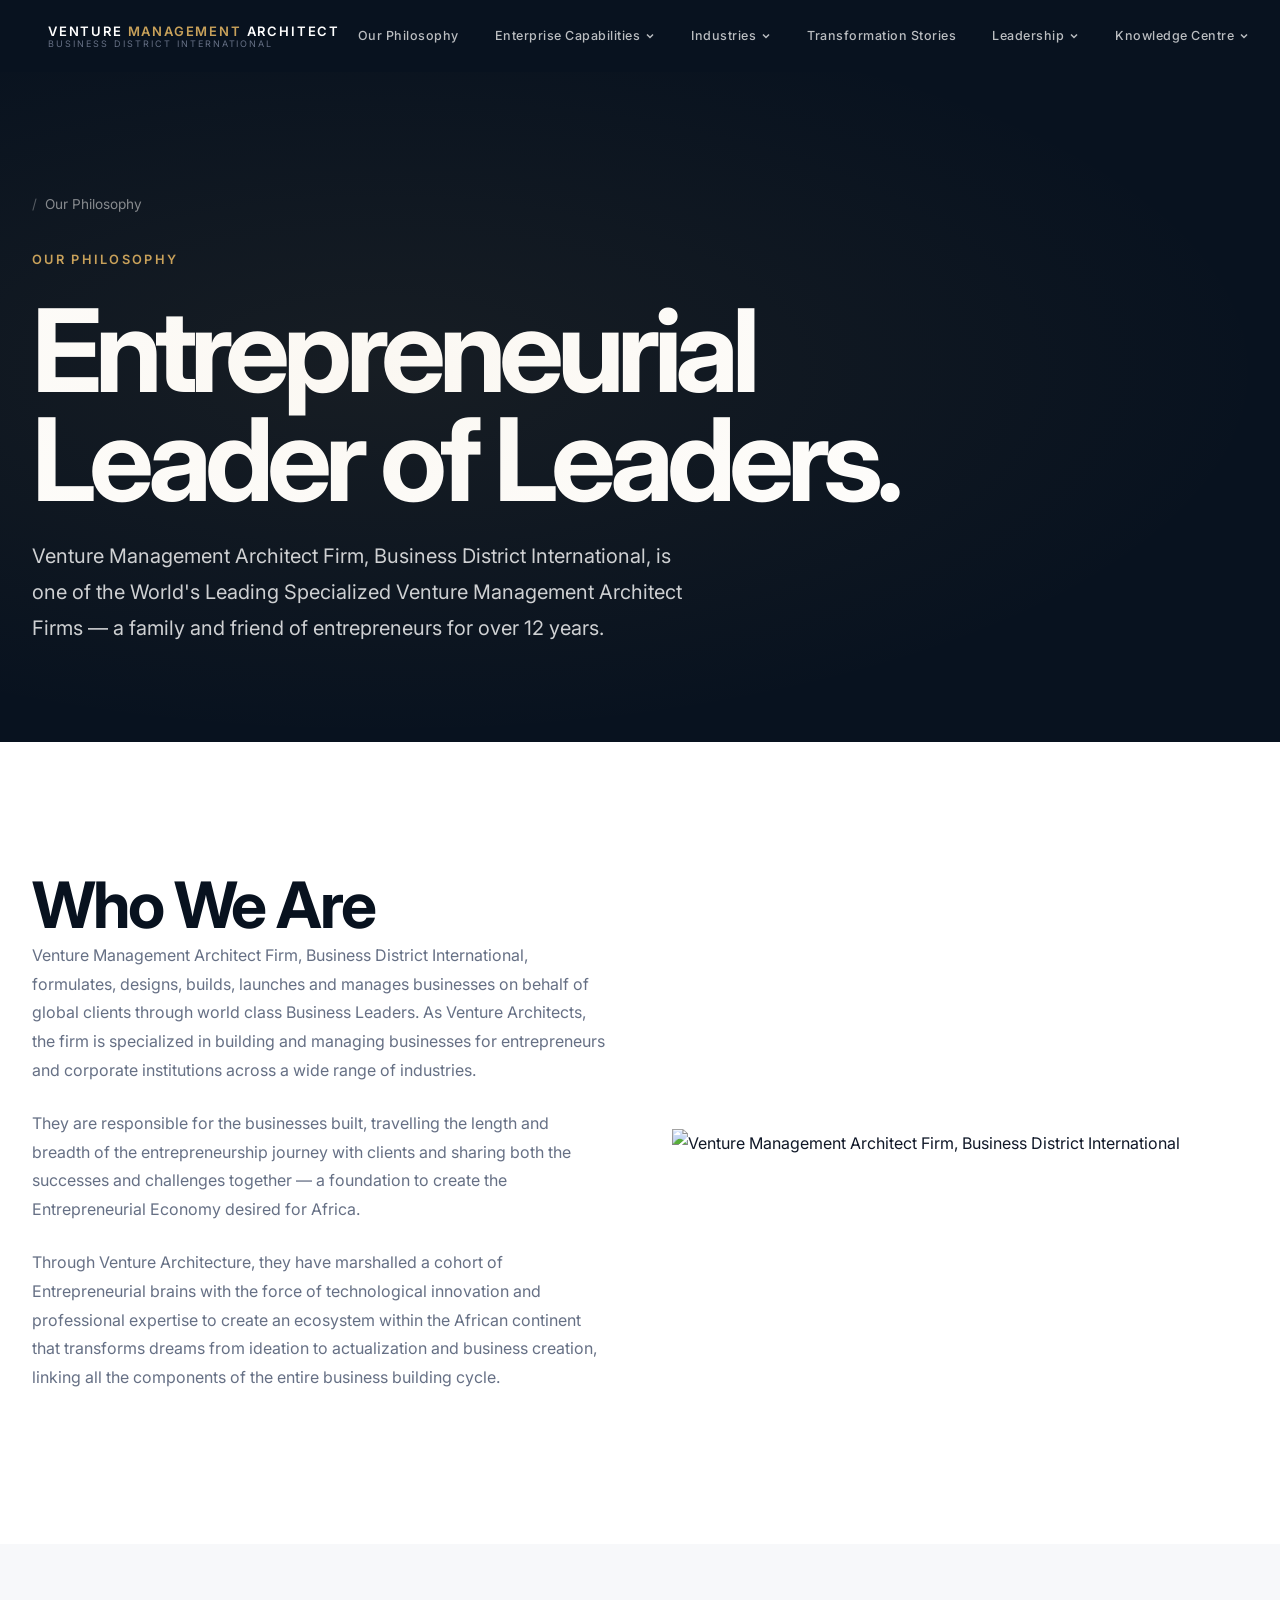
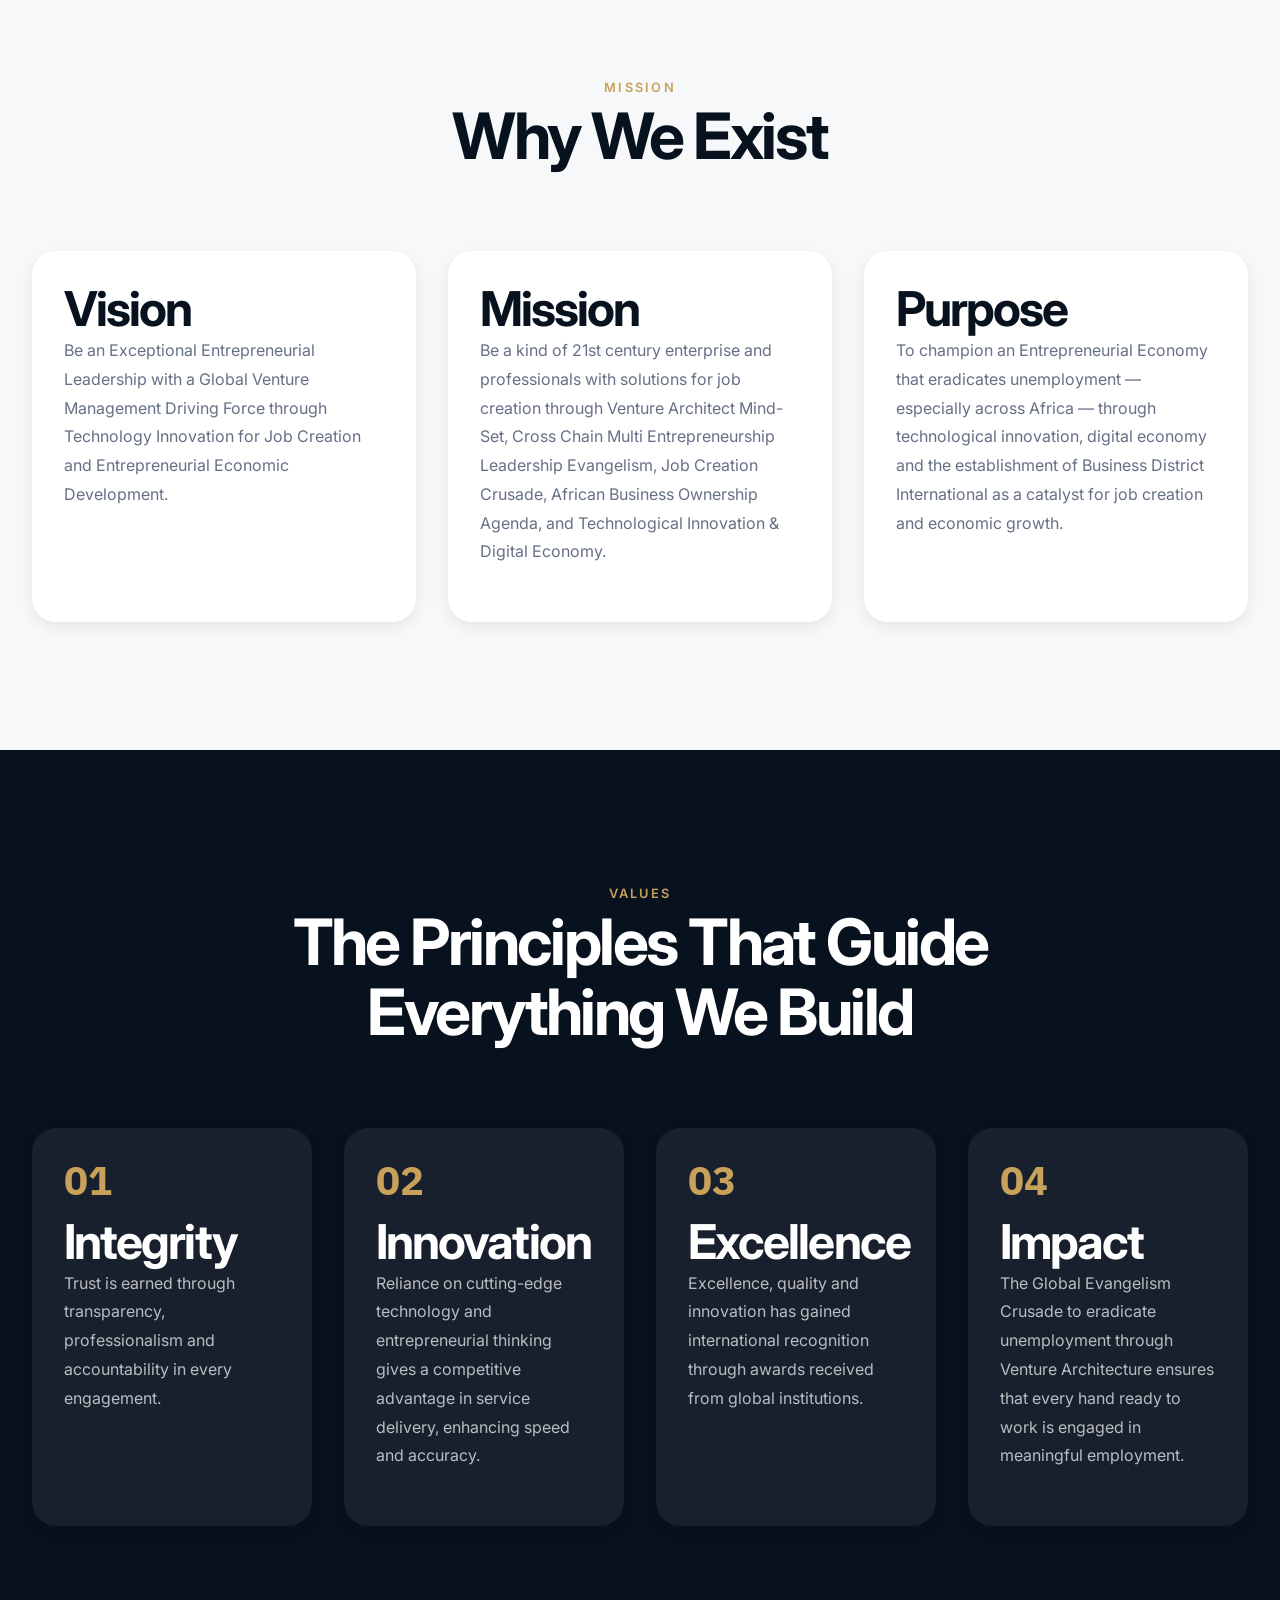
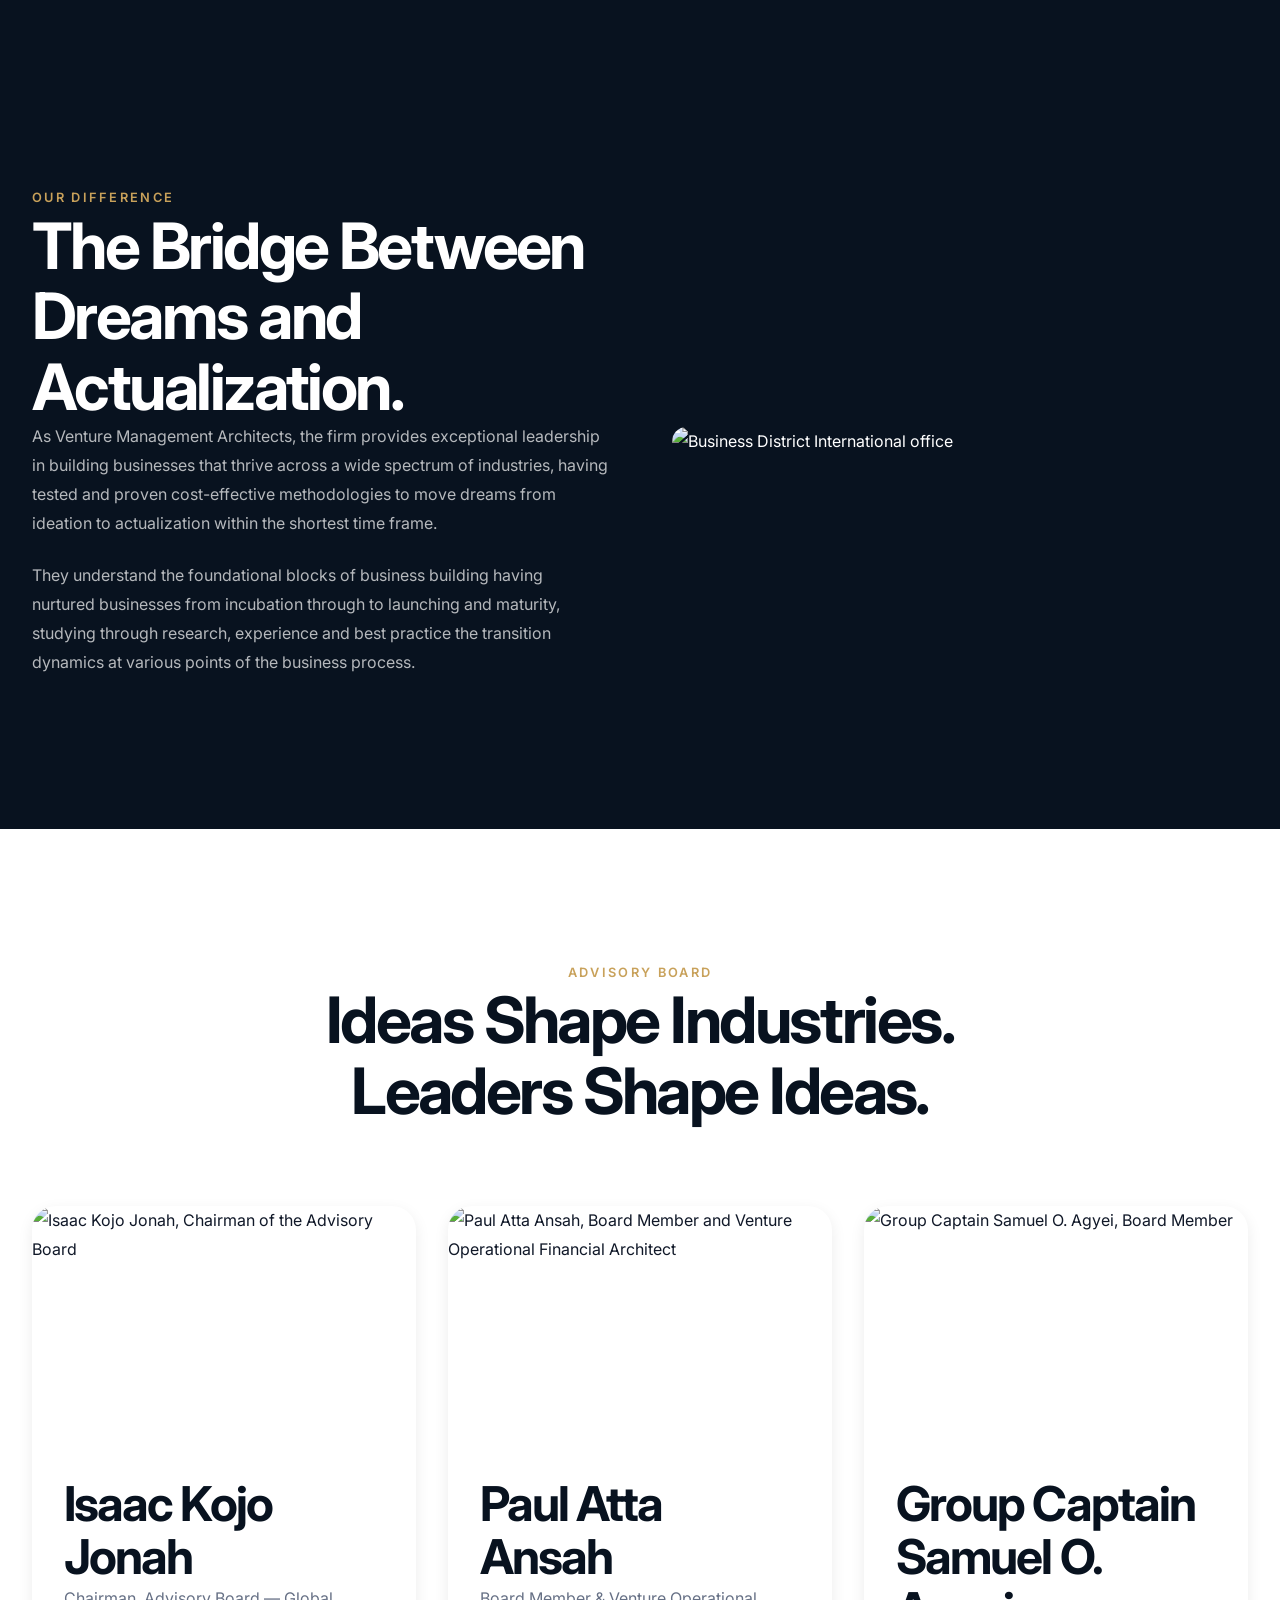
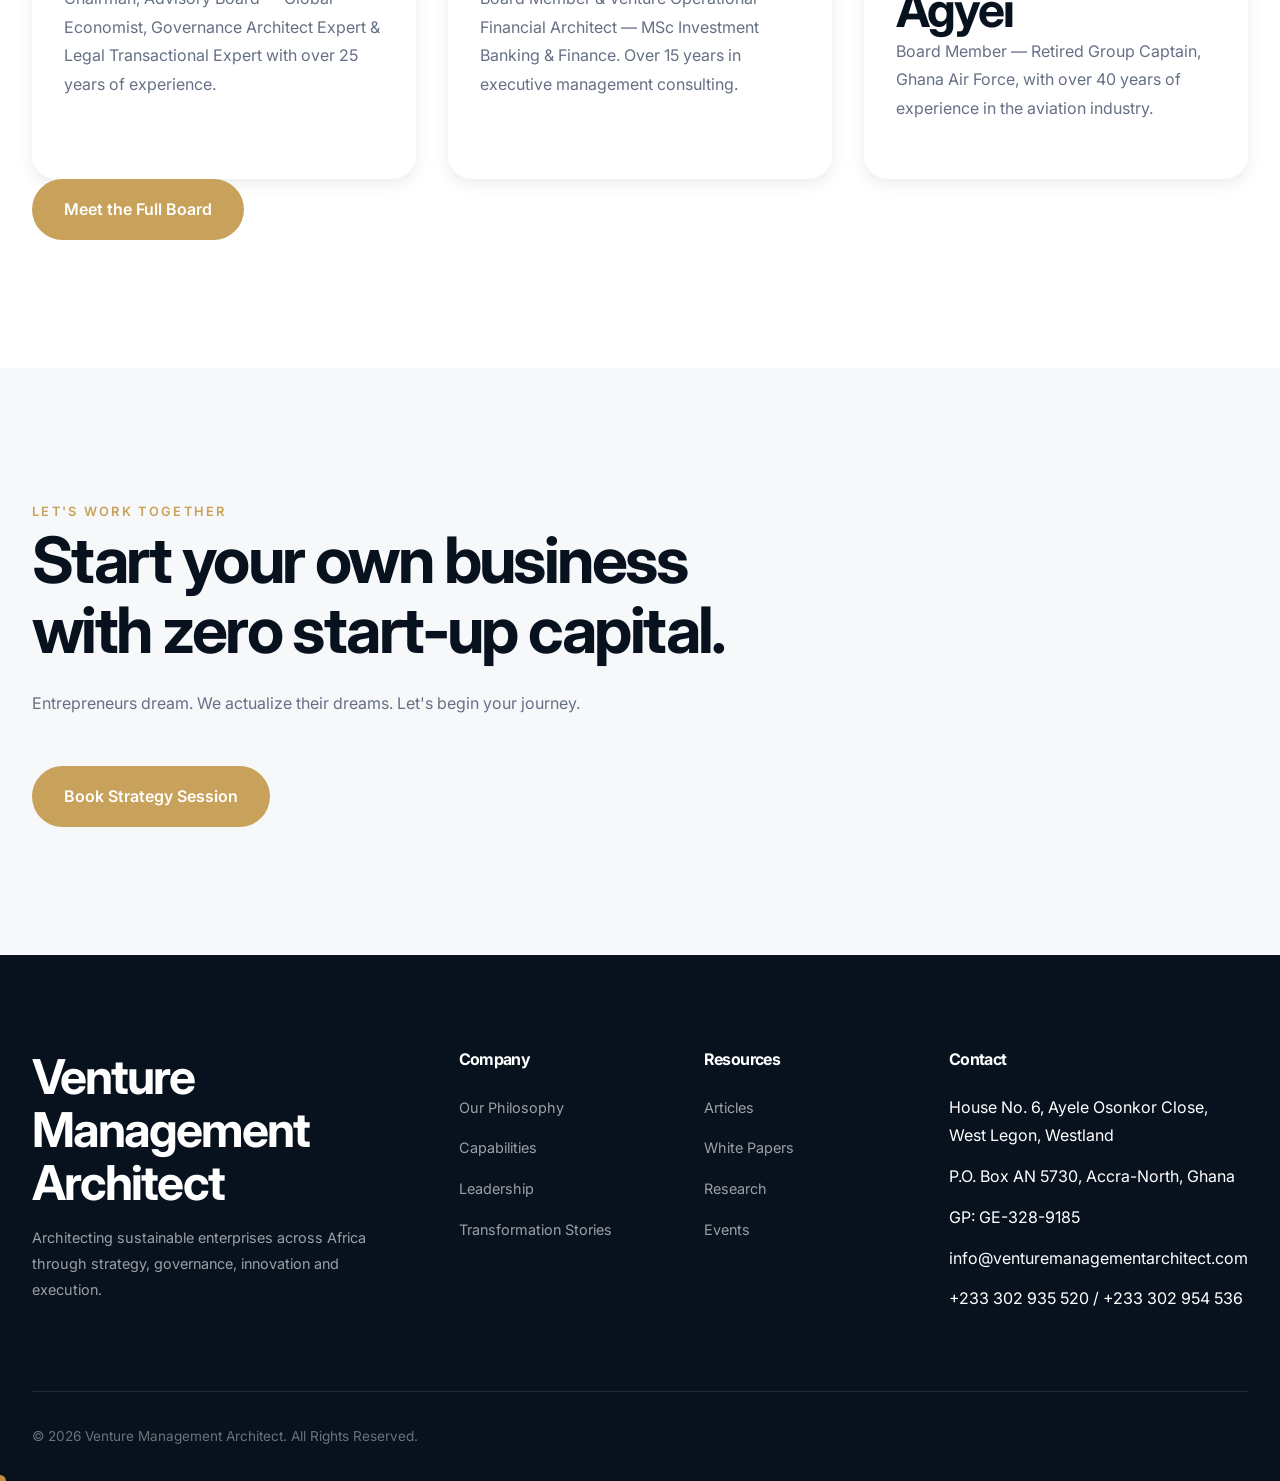
==== about.html @ d951eeec "Add new story page for agribusiness transformation case study" ====
<!DOCTYPE html>
<html lang="en">

<head>

<meta charset="UTF-8">
<meta name="viewport" content="width=device-width, initial-scale=1">

<title>Our Philosophy | Venture Management Architect</title>

<meta name="description" content="Venture Management Architect partners with governments, entrepreneurs, investors and organisations to design, structure and scale enterprises.">

<!-- Open Graph -->
<meta property="og:title" content="Our Philosophy | Venture Management Architect">
<meta property="og:description" content="Building businesses that outlive their founders through enterprise architecture.">
<meta property="og:type" content="website">
<meta property="og:url" content="https://venturemanagementarchitect.com/about.html">
<meta name="twitter:card" content="summary_large_image">

<!-- Canonical -->
<link rel="canonical" href="https://venturemanagementarchitect.com/about.html">

<!-- JSON-LD Structured Data -->
<script type="application/ld+json">
{
  "@context": "https://schema.org",
  "@type": "Organization",
  "name": "Venture Management Architect",
  "url": "https://venturemanagementarchitect.com",
  "description": "Enterprise Venture Architecture firm designing, building and scaling businesses across Africa and beyond.",
  "email": "info@venturemanagementarchitect.com",
  "address": {
    "@type": "PostalAddress",
    "addressLocality": "Accra",
    "addressCountry": "GH"
  }
}
</script>

<!-- Favicon -->
<link rel="icon" type="image/svg+xml" href="assets/images/favicon.svg">

<!-- Fonts -->
<link rel="preconnect" href="https://fonts.googleapis.com">
<link rel="preconnect" href="https://fonts.gstatic.com" crossorigin>
<link href="https://fonts.googleapis.com/css2?family=Inter:wght@300;400;500;600;700&family=IBM+Plex+Sans:wght@400;500;600;700&display=swap" rel="stylesheet">

<link rel="stylesheet" href="assets/css/main.css">

<!-- ─── NEW NAV STYLES ──────────────────────────────────────────── -->
<style>
  :root{--nav-navy:#08121F;--nav-navy-mid:#0F1722;--nav-gold:#C8A15A;--nav-gold-muted:#9E7D42;--nav-gold-dim:rgba(200,161,90,0.12);--nav-border:rgba(200,161,90,0.18);--nav-border-dark:rgba(255,255,255,0.07);--nav-muted:#667085;--nav-h:72px;--nav-ease:cubic-bezier(0.4,0,0.2,1);--nav-ease-out:cubic-bezier(0,0,0.2,1)}
  .nav{position:fixed;top:0;left:0;right:0;z-index:1000;height:var(--nav-h);background:var(--nav-navy);display:flex;align-items:center;transition:border-bottom .3s var(--nav-ease),box-shadow .3s var(--nav-ease)}
  .nav.is-scrolled{border-bottom:1px solid var(--nav-border);box-shadow:0 4px 32px rgba(0,0,0,.35)}
  .nav__inner{width:100%;max-width:1440px;margin:0 auto;padding:0 48px;display:flex;align-items:center}
  .nav__logo{flex-shrink:0;display:flex;flex-direction:column;gap:1px;margin-right:auto;text-decoration:none}
  .nav__logo-wordmark{font-size:13px;font-weight:600;letter-spacing:.14em;text-transform:uppercase;color:#fff;line-height:1}
  .nav__logo-wordmark span{color:var(--nav-gold)}
  .nav__logo-sub{font-size:9px;font-weight:400;letter-spacing:.22em;text-transform:uppercase;color:var(--nav-muted);line-height:1}
  .nav__links{display:flex;align-items:center;list-style:none;margin:0;padding:0}
  .nav__item{position:relative}
  .nav__link,.nav__trigger{display:flex;align-items:center;gap:5px;padding:0 18px;height:var(--nav-h);font-size:12.5px;font-weight:500;letter-spacing:.04em;color:rgba(255,255,255,.72);text-decoration:none;white-space:nowrap;background:none;border:none;cursor:pointer;font-family:'Inter',-apple-system,sans-serif;transition:color .2s var(--nav-ease)}
  .nav__link:hover,.nav__trigger:hover,.nav__item.is-open>.nav__trigger{color:var(--nav-gold)}
  .nav__chevron{width:10px;height:10px;display:block;flex-shrink:0;transition:transform .25s var(--nav-ease)}
  .nav__item.is-open>.nav__trigger .nav__chevron{transform:rotate(180deg)}
  .nav__cta{margin-left:24px;flex-shrink:0;display:inline-flex;align-items:center;padding:10px 24px;font-size:12px;font-weight:600;letter-spacing:.08em;text-transform:uppercase;color:var(--nav-navy);background:var(--nav-gold);border:1px solid var(--nav-gold);text-decoration:none;transition:background .2s var(--nav-ease),color .2s var(--nav-ease)}
  .nav__cta:hover{background:transparent;color:var(--nav-gold)}
  .nav__dropdown{position:absolute;top:calc(var(--nav-h) - 1px);left:0;min-width:220px;background:var(--nav-navy-mid);border:1px solid var(--nav-border-dark);border-top:2px solid var(--nav-gold);padding:8px 0;list-style:none;margin:0;opacity:0;pointer-events:none;transform:translateY(8px);transition:opacity .22s var(--nav-ease-out),transform .22s var(--nav-ease-out)}
  .nav__item.is-open>.nav__dropdown{opacity:1;pointer-events:auto;transform:translateY(0)}
  .nav__dropdown-link{display:flex;align-items:center;padding:10px 20px;font-size:12.5px;font-weight:400;color:rgba(255,255,255,.68);text-decoration:none;gap:10px;transition:color .15s,background .15s}
  .nav__dropdown-link:hover{color:var(--nav-gold);background:var(--nav-gold-dim)}
  .nav__dropdown-dot{width:3px;height:3px;border-radius:50%;background:var(--nav-gold-muted);flex-shrink:0}
  .nav__mega{position:fixed;top:var(--nav-h);left:0;right:0;background:var(--nav-navy-mid);border-top:1px solid var(--nav-border);border-bottom:1px solid var(--nav-border-dark);box-shadow:0 24px 64px rgba(0,0,0,.45);z-index:999;opacity:0;pointer-events:none;transform:translateY(-6px);transition:opacity .25s var(--nav-ease-out),transform .25s var(--nav-ease-out)}
  .nav__item.is-open>.nav__mega{opacity:1;pointer-events:auto;transform:translateY(0)}
  .nav__mega-inner{max-width:1440px;margin:0 auto;padding:48px 48px 56px;display:grid;grid-template-columns:220px 1fr;gap:0 64px}
  .nav__mega-label{padding-top:4px}
  .nav__mega-eyebrow{font-size:9px;font-weight:600;letter-spacing:.22em;text-transform:uppercase;color:var(--nav-gold);margin-bottom:12px}
  .nav__mega-heading{font-size:22px;font-weight:300;line-height:1.3;letter-spacing:-.01em;color:#fff;margin-bottom:16px}
  .nav__mega-desc{font-size:12px;line-height:1.75;color:rgba(255,255,255,.45);margin-bottom:28px}
  .nav__mega-all{display:inline-flex;align-items:center;gap:7px;font-size:11.5px;font-weight:600;letter-spacing:.07em;text-transform:uppercase;color:var(--nav-gold);text-decoration:none;transition:gap .2s var(--nav-ease)}
  .nav__mega-all:hover{gap:11px}
  .nav__mega-all svg{width:12px;height:12px}
  .nav__mega-grid{display:grid;gap:0 32px;align-content:start}
  .nav__mega-grid--caps{grid-template-columns:repeat(2,1fr)}
  .nav__mega-grid--ind{grid-template-columns:repeat(3,1fr)}
  .nav__mega-pillar{padding:24px 0;border-top:1px solid var(--nav-border-dark)}
  .nav__mega-pillar-title{font-size:9px;font-weight:600;letter-spacing:.18em;text-transform:uppercase;color:var(--nav-gold-muted);margin-bottom:12px}
  .nav__mega-pillar-items{display:flex;flex-direction:column;gap:2px;list-style:none;margin:0;padding:0}
  .nav__mega-item{display:flex;align-items:flex-start;gap:10px;padding:7px 10px 7px 0;text-decoration:none}
  .nav__mega-item:hover .nav__mega-item-name{color:var(--nav-gold)}
  .nav__mega-item-icon{width:30px;height:30px;background:var(--nav-gold-dim);border:1px solid var(--nav-border);display:flex;align-items:center;justify-content:center;flex-shrink:0;margin-top:1px}
  .nav__mega-item-icon svg{width:14px;height:14px;stroke:var(--nav-gold);fill:none;stroke-width:1.5;stroke-linecap:round;stroke-linejoin:round}
  .nav__mega-item-name{font-size:12.5px;font-weight:500;color:rgba(255,255,255,.82);line-height:1.3;transition:color .15s;display:block}
  .nav__mega-item-hint{font-size:11px;color:rgba(255,255,255,.35);line-height:1.4;margin-top:2px;display:block}
  .nav__mega-ind-item{display:flex;align-items:center;gap:8px;padding:6px 0;font-size:12px;color:rgba(255,255,255,.6);text-decoration:none;transition:color .15s}
  .nav__mega-ind-item:hover{color:var(--nav-gold)}
  .nav__mega-ind-item::before{content:'';display:block;width:16px;height:1px;background:var(--nav-gold-muted);flex-shrink:0;transition:width .2s var(--nav-ease)}
  .nav__mega-ind-item:hover::before{width:22px}
  .nav__hamburger{display:none;flex-direction:column;justify-content:center;gap:5px;width:36px;height:36px;margin-left:16px;background:none;border:none;cursor:pointer}
  .nav__hamburger-bar{display:block;width:22px;height:1.5px;background:#fff;transition:transform .25s var(--nav-ease),opacity .25s}
  .nav__hamburger.is-open .nav__hamburger-bar:nth-child(1){transform:translateY(6.5px) rotate(45deg)}
  .nav__hamburger.is-open .nav__hamburger-bar:nth-child(2){opacity:0}
  .nav__hamburger.is-open .nav__hamburger-bar:nth-child(3){transform:translateY(-6.5px) rotate(-45deg)}
  .nav__mobile{display:none;position:fixed;inset:var(--nav-h) 0 0 0;background:var(--nav-navy);z-index:998;overflow-y:auto;padding:24px 24px 48px;transform:translateX(100%);transition:transform .32s var(--nav-ease)}
  .nav__mobile.is-open{transform:translateX(0)}
  .nav__mobile-link{display:block;padding:14px 0;font-size:14px;font-weight:500;color:rgba(255,255,255,.75);border-bottom:1px solid var(--nav-border-dark);letter-spacing:.02em;text-decoration:none}
  .nav__mobile-link:hover{color:var(--nav-gold)}
  .nav__mobile-group{border-bottom:1px solid var(--nav-border-dark)}
  .nav__mobile-toggle{display:flex;align-items:center;justify-content:space-between;width:100%;padding:14px 0;font-size:14px;font-weight:500;color:rgba(255,255,255,.75);letter-spacing:.02em;background:none;border:none;cursor:pointer;font-family:'Inter',-apple-system,sans-serif}
  .nav__mobile-toggle svg{width:14px;height:14px;stroke:var(--nav-muted);flex-shrink:0;transition:transform .2s}
  .nav__mobile-group.is-open .nav__mobile-toggle svg{transform:rotate(180deg)}
  .nav__mobile-sub{overflow:hidden;max-height:0;transition:max-height .3s var(--nav-ease-out)}
  .nav__mobile-group.is-open .nav__mobile-sub{max-height:600px}
  .nav__mobile-sub-section{padding:10px 0 10px 12px;border-left:1px solid var(--nav-border);margin:4px 0 12px}
  .nav__mobile-sub-title{font-size:9px;font-weight:600;letter-spacing:.18em;text-transform:uppercase;color:var(--nav-gold-muted);margin-bottom:8px}
  .nav__mobile-sub-link{display:block;padding:5px 0;font-size:12.5px;color:rgba(255,255,255,.55);text-decoration:none;transition:color .15s}
  .nav__mobile-sub-link:hover{color:var(--nav-gold)}
  .nav__mobile-cta{display:block;margin-top:28px;padding:14px 24px;text-align:center;font-size:12px;font-weight:600;letter-spacing:.08em;text-transform:uppercase;background:var(--nav-gold);color:var(--nav-navy);text-decoration:none}
  @media(max-width:1100px){.nav__links,.nav__cta{display:none}.nav__hamburger,.nav__mobile{display:flex}.nav__mobile{display:block}.nav__inner{padding:0 24px}}
  @media(max-width:768px){.nav__mega-inner{grid-template-columns:1fr}}
</style>
</head>

<body>

<!-- ═══ NEW NAVIGATION ═══════════════════════════════════════════ -->
<nav class="nav" id="nav" role="navigation" aria-label="Main navigation">
  <div class="nav__inner">
    <a href="index.html" class="nav__logo" aria-label="Venture Management Architect — Home">
      <span class="nav__logo-wordmark">Venture <span>Management</span> Architect</span>
      <span class="nav__logo-sub">Business District International</span>
    </a>
    <ul class="nav__links" role="list">
      
      <li class="nav__item"><a href="about.html" class="nav__link">Our Philosophy</a></li>
      <li class="nav__item" data-menu="capabilities">
        <button class="nav__trigger" aria-haspopup="true" aria-expanded="false" aria-controls="mega-capabilities">Enterprise Capabilities<svg class="nav__chevron" viewBox="0 0 10 10" fill="none" stroke="currentColor" stroke-width="1.5" aria-hidden="true"><path d="M2 3.5L5 6.5L8 3.5"/></svg></button>
        <div class="nav__mega" id="mega-capabilities" role="region" aria-label="Enterprise Capabilities menu">
          <div class="nav__mega-inner">
            <div class="nav__mega-label">
              <p class="nav__mega-eyebrow">What We Build</p>
              <h2 class="nav__mega-heading">Enterprise<br>Capabilities</h2>
              <p class="nav__mega-desc">From venture incubation to sovereign debt architecture — we design, build, and manage the full enterprise spectrum.</p>
              <a href="capabilities.html" class="nav__mega-all">All capabilities <svg viewBox="0 0 12 12" fill="none" stroke="currentColor" stroke-width="1.5" aria-hidden="true"><path d="M2 6h8M7 3l3 3-3 3"/></svg></a>
            </div>
            <div class="nav__mega-grid nav__mega-grid--caps">
              <div class="nav__mega-pillar">
                <p class="nav__mega-pillar-title">Venture Architecture</p>
                <ul class="nav__mega-pillar-items" role="list">
                  <li><a href="capabilities.html#entrepreneurship" class="nav__mega-item"><span class="nav__mega-item-icon" aria-hidden="true"><svg viewBox="0 0 16 16"><circle cx="8" cy="8" r="5"/><path d="M8 5v3l2 2"/></svg></span><span class="nav__mega-item-body"><span class="nav__mega-item-name">Entrepreneurship</span><span class="nav__mega-item-hint">Zero-capital business launch</span></span></a></li>
                  <li><a href="capabilities.html#incubation" class="nav__mega-item"><span class="nav__mega-item-icon" aria-hidden="true"><svg viewBox="0 0 16 16"><path d="M2 12L6 8l3 3 5-7"/></svg></span><span class="nav__mega-item-body"><span class="nav__mega-item-name">Incubation Architect</span><span class="nav__mega-item-hint">Concept to commercial launch</span></span></a></li>
                  <li><a href="capabilities.html#growth" class="nav__mega-item"><span class="nav__mega-item-icon" aria-hidden="true"><svg viewBox="0 0 16 16"><path d="M8 2v12M5 5l3-3 3 3M5 11l3 3 3-3"/></svg></span><span class="nav__mega-item-body"><span class="nav__mega-item-name">Growth Architect</span><span class="nav__mega-item-hint">Scale strategy & execution</span></span></a></li>
                  <li><a href="capabilities.html#succession" class="nav__mega-item"><span class="nav__mega-item-icon" aria-hidden="true"><svg viewBox="0 0 16 16"><rect x="2" y="4" width="12" height="8" rx="1"/><path d="M6 4V3a2 2 0 014 0v1"/></svg></span><span class="nav__mega-item-body"><span class="nav__mega-item-name">Succession Architect</span><span class="nav__mega-item-hint">Leadership continuity planning</span></span></a></li>
                  <li><a href="capabilities.html#ppp" class="nav__mega-item"><span class="nav__mega-item-icon" aria-hidden="true"><svg viewBox="0 0 16 16"><path d="M8 2l5 2.5v4C13 11.5 10.5 14 8 14S3 11.5 3 8.5v-4L8 2z"/></svg></span><span class="nav__mega-item-body"><span class="nav__mega-item-name">PPP Venture Architect</span><span class="nav__mega-item-hint">Public-private partnerships</span></span></a></li>
                </ul>
              </div>
              <div class="nav__mega-pillar">
                <p class="nav__mega-pillar-title">Capital & Risk</p>
                <ul class="nav__mega-pillar-items" role="list">
                  <li><a href="capabilities.html#credit-risk" class="nav__mega-item"><span class="nav__mega-item-icon" aria-hidden="true"><svg viewBox="0 0 16 16"><path d="M3 8l3 3 7-7"/></svg></span><span class="nav__mega-item-body"><span class="nav__mega-item-name">Credit Risk Architect</span><span class="nav__mega-item-hint">NPL reduction & recovery</span></span></a></li>
                  <li><a href="capabilities.html#capital-markets" class="nav__mega-item"><span class="nav__mega-item-icon" aria-hidden="true"><svg viewBox="0 0 16 16"><path d="M2 12l3-4 3 2 3-5 3 3"/></svg></span><span class="nav__mega-item-body"><span class="nav__mega-item-name">Capital Markets</span><span class="nav__mega-item-hint">Portfolio & fund strategy</span></span></a></li>
                  <li><a href="capabilities.html#insurance" class="nav__mega-item"><span class="nav__mega-item-icon" aria-hidden="true"><svg viewBox="0 0 16 16"><path d="M8 2l5 2.5v4C13 11.5 10.5 14 8 14S3 11.5 3 8.5v-4L8 2z"/></svg></span><span class="nav__mega-item-body"><span class="nav__mega-item-name">Insurance Architecture</span><span class="nav__mega-item-hint">Underwriting & liquidity</span></span></a></li>
                  <li><a href="capabilities.html#banking" class="nav__mega-item"><span class="nav__mega-item-icon" aria-hidden="true"><svg viewBox="0 0 16 16"><path d="M2 14V8l6-6 6 6v6H2z"/></svg></span><span class="nav__mega-item-body"><span class="nav__mega-item-name">Banking & Finance</span><span class="nav__mega-item-hint">Financial systems architecture</span></span></a></li>
                </ul>
              </div>
              <div class="nav__mega-pillar">
                <p class="nav__mega-pillar-title">Economic Consulting</p>
                <ul class="nav__mega-pillar-items" role="list">
                  <li><a href="capabilities.html#economic-consulting" class="nav__mega-item"><span class="nav__mega-item-icon" aria-hidden="true"><svg viewBox="0 0 16 16"><rect x="2" y="6" width="4" height="6"/><rect x="6" y="4" width="4" height="8"/><rect x="10" y="2" width="4" height="10"/></svg></span><span class="nav__mega-item-body"><span class="nav__mega-item-name">Economic & Management</span><span class="nav__mega-item-hint">Strategy & policy advisory</span></span></a></li>
                  <li><a href="capabilities.html#governance" class="nav__mega-item"><span class="nav__mega-item-icon" aria-hidden="true"><svg viewBox="0 0 16 16"><path d="M5 2h6l3 4v8H2V6z"/><path d="M9 2v4h5"/></svg></span><span class="nav__mega-item-body"><span class="nav__mega-item-name">Corporate Governance</span><span class="nav__mega-item-hint">Board & compliance frameworks</span></span></a></li>
                  <li><a href="capabilities.html#international" class="nav__mega-item"><span class="nav__mega-item-icon" aria-hidden="true"><svg viewBox="0 0 16 16"><circle cx="8" cy="8" r="6"/><path d="M2 8h12M8 2c-2 2-3 4-3 6s1 4 3 6M8 2c2 2 3 4 3 6s-1 4-3 6"/></svg></span><span class="nav__mega-item-body"><span class="nav__mega-item-name">International Business</span><span class="nav__mega-item-hint">Africa market entry clinic</span></span></a></li>
                </ul>
              </div>
              <div class="nav__mega-pillar">
                <p class="nav__mega-pillar-title">Agro & Technology</p>
                <ul class="nav__mega-pillar-items" role="list">
                  <li><a href="capabilities.html#agro-business" class="nav__mega-item"><span class="nav__mega-item-icon" aria-hidden="true"><svg viewBox="0 0 16 16"><path d="M2 14c0-4 3-8 6-9M8 5c1-1 4-3 6-3-1 3-4 5-6 9"/></svg></span><span class="nav__mega-item-body"><span class="nav__mega-item-name">Agro Business</span><span class="nav__mega-item-hint">Value chain & farm enterprise</span></span></a></li>
                  <li><a href="capabilities.html#digital" class="nav__mega-item"><span class="nav__mega-item-icon" aria-hidden="true"><svg viewBox="0 0 16 16"><rect x="3" y="3" width="10" height="10" rx="1"/><path d="M6 8h4M8 6v4"/></svg></span><span class="nav__mega-item-body"><span class="nav__mega-item-name">Digital Transformation</span><span class="nav__mega-item-hint">Technology systems design</span></span></a></li>
                </ul>
              </div>
            </div>
          </div>
        </div>
      </li>
      <li class="nav__item" data-menu="industries">
        <button class="nav__trigger" aria-haspopup="true" aria-expanded="false" aria-controls="mega-industries">Industries<svg class="nav__chevron" viewBox="0 0 10 10" fill="none" stroke="currentColor" stroke-width="1.5" aria-hidden="true"><path d="M2 3.5L5 6.5L8 3.5"/></svg></button>
        <div class="nav__mega" id="mega-industries" role="region" aria-label="Industries menu">
          <div class="nav__mega-inner">
            <div class="nav__mega-label">
              <p class="nav__mega-eyebrow">Sectors We Serve</p>
              <h2 class="nav__mega-heading">Industries</h2>
              <p class="nav__mega-desc">Venture architecture deployed across ten strategic sectors — from sovereign finance to agro technology.</p>
              <a href="industries.html" class="nav__mega-all">All industries <svg viewBox="0 0 12 12" fill="none" stroke="currentColor" stroke-width="1.5" aria-hidden="true"><path d="M2 6h8M7 3l3 3-3 3"/></svg></a>
            </div>
            <div class="nav__mega-grid nav__mega-grid--ind">
              <div class="nav__mega-pillar"><ul class="nav__mega-pillar-items" role="list">
                <li><a href="industry-single.html" class="nav__mega-ind-item">Banking & Finance</a></li>
                <li><a href="industry-single.html" class="nav__mega-ind-item">Government & Public Sector</a></li>
                <li><a href="industry-single.html" class="nav__mega-ind-item">Capital Markets</a></li>
                <li><a href="industry-single.html" class="nav__mega-ind-item">Insurance</a></li>
              </ul></div>
              <div class="nav__mega-pillar"><ul class="nav__mega-pillar-items" role="list">
                <li><a href="industry-single.html" class="nav__mega-ind-item">Agriculture & Agro-Tech</a></li>
                <li><a href="industry-single.html" class="nav__mega-ind-item">Manufacturing</a></li>
                <li><a href="industry-single.html" class="nav__mega-ind-item">Logistics & Trade</a></li>
                <li><a href="industry-single.html" class="nav__mega-ind-item">Energy & Infrastructure</a></li>
              </ul></div>
              <div class="nav__mega-pillar"><ul class="nav__mega-pillar-items" role="list">
                <li><a href="industry-single.html" class="nav__mega-ind-item">Technology & Digital</a></li>
                <li><a href="industry-single.html" class="nav__mega-ind-item">Healthcare</a></li>
                <li><a href="industry-single.html" class="nav__mega-ind-item">Education</a></li>
                <li><a href="industry-single.html" class="nav__mega-ind-item">Real Estate</a></li>
              </ul></div>
            </div>
          </div>
        </div>
      </li>
      <li class="nav__item"><a href="stories.html" class="nav__link">Transformation Stories</a></li>
      <li class="nav__item" data-menu="leadership">
        <button class="nav__trigger" aria-haspopup="true" aria-expanded="false" aria-controls="drop-leadership">Leadership<svg class="nav__chevron" viewBox="0 0 10 10" fill="none" stroke="currentColor" stroke-width="1.5" aria-hidden="true"><path d="M2 3.5L5 6.5L8 3.5"/></svg></button>
        <ul class="nav__dropdown" id="drop-leadership" role="list">
          <li><a href="leadership.html" class="nav__dropdown-link"><span class="nav__dropdown-dot" aria-hidden="true"></span>Advisory Board</a></li>
          <li><a href="leadership.html" class="nav__dropdown-link"><span class="nav__dropdown-dot" aria-hidden="true"></span>Management Team</a></li>
        </ul>
      </li>
      <li class="nav__item" data-menu="knowledge">
        <button class="nav__trigger" aria-haspopup="true" aria-expanded="false" aria-controls="drop-knowledge">Knowledge Centre<svg class="nav__chevron" viewBox="0 0 10 10" fill="none" stroke="currentColor" stroke-width="1.5" aria-hidden="true"><path d="M2 3.5L5 6.5L8 3.5"/></svg></button>
        <ul class="nav__dropdown" id="drop-knowledge" role="list">
          <li><a href="insights.html" class="nav__dropdown-link"><span class="nav__dropdown-dot" aria-hidden="true"></span>Insights & Articles</a></li>
          <li><a href="resources.html" class="nav__dropdown-link"><span class="nav__dropdown-dot" aria-hidden="true"></span>Resources & Downloads</a></li>
          <li><a href="stories.html" class="nav__dropdown-link"><span class="nav__dropdown-dot" aria-hidden="true"></span>Awards & Recognition</a></li>
        </ul>
      </li>
    </ul>
    <a href="contact.html" class="nav__cta">Book Strategy Session</a>
    <button class="nav__hamburger" id="hamburger" aria-label="Open navigation menu" aria-expanded="false" aria-controls="mobile-panel">
      <span class="nav__hamburger-bar"></span><span class="nav__hamburger-bar"></span><span class="nav__hamburger-bar"></span>
    </button>
  </div>
</nav>
<div class="nav__mobile" id="mobile-panel" role="dialog" aria-label="Mobile navigation" aria-modal="false">
  
  <a href="about.html" class="nav__mobile-link">Our Philosophy</a>
  <div class="nav__mobile-group">
    <button class="nav__mobile-toggle" aria-expanded="false">Enterprise Capabilities<svg viewBox="0 0 14 14" fill="none" stroke="currentColor" stroke-width="1.5" aria-hidden="true"><path d="M3 5l4 4 4-4"/></svg></button>
    <div class="nav__mobile-sub" role="region">
      <div class="nav__mobile-sub-section">
        <p class="nav__mobile-sub-title">Venture Architecture</p>
        <a href="capabilities.html#entrepreneurship" class="nav__mobile-sub-link">Entrepreneurship</a>
        <a href="capabilities.html#incubation" class="nav__mobile-sub-link">Incubation Architect</a>
        <a href="capabilities.html#growth" class="nav__mobile-sub-link">Growth Architect</a>
        <a href="capabilities.html#succession" class="nav__mobile-sub-link">Succession Architect</a>
        <a href="capabilities.html#ppp" class="nav__mobile-sub-link">PPP Venture Architect</a>
      </div>
      <div class="nav__mobile-sub-section">
        <p class="nav__mobile-sub-title">Capital & Risk</p>
        <a href="capabilities.html#credit-risk" class="nav__mobile-sub-link">Credit Risk Architect</a>
        <a href="capabilities.html#capital-markets" class="nav__mobile-sub-link">Capital Markets</a>
        <a href="capabilities.html#insurance" class="nav__mobile-sub-link">Insurance Architecture</a>
        <a href="capabilities.html#banking" class="nav__mobile-sub-link">Banking & Finance</a>
      </div>
      <div class="nav__mobile-sub-section">
        <p class="nav__mobile-sub-title">Economic Consulting</p>
        <a href="capabilities.html#economic-consulting" class="nav__mobile-sub-link">Economic & Management</a>
        <a href="capabilities.html#governance" class="nav__mobile-sub-link">Corporate Governance</a>
        <a href="capabilities.html#international" class="nav__mobile-sub-link">International Business</a>
      </div>
      <div class="nav__mobile-sub-section">
        <p class="nav__mobile-sub-title">Agro & Technology</p>
        <a href="capabilities.html#agro-business" class="nav__mobile-sub-link">Agro Business</a>
        <a href="capabilities.html#digital" class="nav__mobile-sub-link">Digital Transformation</a>
      </div>
    </div>
  </div>
  <div class="nav__mobile-group">
    <button class="nav__mobile-toggle" aria-expanded="false">Industries<svg viewBox="0 0 14 14" fill="none" stroke="currentColor" stroke-width="1.5" aria-hidden="true"><path d="M3 5l4 4 4-4"/></svg></button>
    <div class="nav__mobile-sub" role="region">
      <div class="nav__mobile-sub-section">
        <a href="industry-single.html" class="nav__mobile-sub-link">Banking & Finance</a>
        <a href="industry-single.html" class="nav__mobile-sub-link">Government & Public Sector</a>
        <a href="industry-single.html" class="nav__mobile-sub-link">Agriculture & Agro-Tech</a>
        <a href="industry-single.html" class="nav__mobile-sub-link">Manufacturing</a>
        <a href="industry-single.html" class="nav__mobile-sub-link">Technology & Digital</a>
        <a href="industry-single.html" class="nav__mobile-sub-link">Energy & Infrastructure</a>
        <a href="industry-single.html" class="nav__mobile-sub-link">Healthcare</a>
        <a href="industry-single.html" class="nav__mobile-sub-link">Education</a>
      </div>
    </div>
  </div>
  <a href="stories.html" class="nav__mobile-link">Transformation Stories</a>
  <div class="nav__mobile-group">
    <button class="nav__mobile-toggle" aria-expanded="false">Leadership<svg viewBox="0 0 14 14" fill="none" stroke="currentColor" stroke-width="1.5" aria-hidden="true"><path d="M3 5l4 4 4-4"/></svg></button>
    <div class="nav__mobile-sub" role="region">
      <div class="nav__mobile-sub-section">
        <a href="leadership.html" class="nav__mobile-sub-link">Advisory Board</a>
        <a href="leadership.html" class="nav__mobile-sub-link">Management Team</a>
      </div>
    </div>
  </div>
  <div class="nav__mobile-group">
    <button class="nav__mobile-toggle" aria-expanded="false">Knowledge Centre<svg viewBox="0 0 14 14" fill="none" stroke="currentColor" stroke-width="1.5" aria-hidden="true"><path d="M3 5l4 4 4-4"/></svg></button>
    <div class="nav__mobile-sub" role="region">
      <div class="nav__mobile-sub-section">
        <a href="insights.html" class="nav__mobile-sub-link">Insights & Articles</a>
        <a href="resources.html" class="nav__mobile-sub-link">Resources & Downloads</a>
        <a href="stories.html" class="nav__mobile-sub-link">Awards & Recognition</a>
      </div>
    </div>
  </div>
  <a href="contact.html" class="nav__mobile-cta">Book Strategy Session</a>
</div>

<section class="page-hero">
    <div class="container">
        <div class="breadcrumbs">
            
            <span class="separator">/</span>
            <span>Our Philosophy</span>
        </div>
        <span class="caption">Our Philosophy</span>
        <h1 class="display display--md text-white">Entrepreneurial Leader of Leaders.</h1>
        <p class="lead text-white">Venture Management Architect Firm, Business District International, is one of the World's Leading Specialized Venture Management Architect Firms — a family and friend of entrepreneurs for over 12 years.</p>
    </div>
</section>

<section class="section">
    <div class="container">
        <div class="grid-2 align-center">
            <div>
                <h2>Who We Are</h2>
                <p>Venture Management Architect Firm, Business District International, formulates, designs, builds, launches and manages businesses on behalf of global clients through world class Business Leaders. As Venture Architects, the firm is specialized in building and managing businesses for entrepreneurs and corporate institutions across a wide range of industries.</p>
                <p>They are responsible for the businesses built, travelling the length and breadth of the entrepreneurship journey with clients and sharing both the successes and challenges together — a foundation to create the Entrepreneurial Economy desired for Africa.</p>
                <p>Through Venture Architecture, they have marshalled a cohort of Entrepreneurial brains with the force of technological innovation and professional expertise to create an ecosystem within the African continent that transforms dreams from ideation to actualization and business creation, linking all the components of the entire business building cycle.</p>
            </div>
            <div>
                <img src="assets/images/about-company.jpg" alt="Venture Management Architect Firm, Business District International" loading="lazy">
            </div>
        </div>
    </div>
</section>

<section class="section section-light">
    <div class="container">
        <div class="section-header center">
            <span class="caption">Mission</span>
            <h2>Why We Exist</h2>
        </div>
        <div class="grid-3">
            <div class="card">
                <div class="card-content">
                    <h3>Vision</h3>
                    <p>Be an Exceptional Entrepreneurial Leadership with a Global Venture Management Driving Force through Technology Innovation for Job Creation and Entrepreneurial Economic Development.</p>
                </div>
            </div>
            <div class="card">
                <div class="card-content">
                    <h3>Mission</h3>
                    <p>Be a kind of 21st century enterprise and professionals with solutions for job creation through Venture Architect Mind-Set, Cross Chain Multi Entrepreneurship Leadership Evangelism, Job Creation Crusade, African Business Ownership Agenda, and Technological Innovation &amp; Digital Economy.</p>
                </div>
            </div>
            <div class="card">
                <div class="card-content">
                    <h3>Purpose</h3>
                    <p>To champion an Entrepreneurial Economy that eradicates unemployment — especially across Africa — through technological innovation, digital economy and the establishment of Business District International as a catalyst for job creation and economic growth.</p>
                </div>
            </div>
        </div>
    </div>
</section>

<section class="section section-dark">
    <div class="container">
        <div class="section-header center">
            <span class="caption">Values</span>
            <h2 class="text-white">The Principles That Guide Everything We Build</h2>
        </div>
        <div class="grid-4">
            <div class="card card--dark">
                <div class="card-content">
                    <span class="card-number">01</span>
                    <h3>Integrity</h3>
                    <p>Trust is earned through transparency, professionalism and accountability in every engagement.</p>
                </div>
            </div>
            <div class="card card--dark">
                <div class="card-content">
                    <span class="card-number">02</span>
                    <h3>Innovation</h3>
                    <p>Reliance on cutting-edge technology and entrepreneurial thinking gives a competitive advantage in service delivery, enhancing speed and accuracy.</p>
                </div>
            </div>
            <div class="card card--dark">
                <div class="card-content">
                    <span class="card-number">03</span>
                    <h3>Excellence</h3>
                    <p>Excellence, quality and innovation has gained international recognition through awards received from global institutions.</p>
                </div>
            </div>
            <div class="card card--dark">
                <div class="card-content">
                    <span class="card-number">04</span>
                    <h3>Impact</h3>
                    <p>The Global Evangelism Crusade to eradicate unemployment through Venture Architecture ensures that every hand ready to work is engaged in meaningful employment.</p>
                </div>
            </div>
        </div>
    </div>
</section>

<section class="section section-dark">
    <div class="container">
        <div class="grid-2 align-center">
            <div>
                <span class="caption">Our Difference</span>
                <h2 class="text-white">The Bridge Between Dreams and Actualization.</h2>
                <p class="text-white">As Venture Management Architects, the firm provides exceptional leadership in building businesses that thrive across a wide spectrum of industries, having tested and proven cost-effective methodologies to move dreams from ideation to actualization within the shortest time frame.</p>
                <p class="text-white">They understand the foundational blocks of business building having nurtured businesses from incubation through to launching and maturity, studying through research, experience and best practice the transition dynamics at various points of the business process.</p>
            </div>
            <div>
                <img src="assets/images/office.jpg" alt="Business District International office" loading="lazy">
            </div>
        </div>
    </div>
</section>

<section class="section">
    <div class="container">
        <div class="section-header center">
            <span class="caption">Advisory Board</span>
            <h2>Ideas Shape Industries. Leaders Shape Ideas.</h2>
        </div>
        <div class="grid-3">
            <div class="card">
                <div class="card-image">
                    <img src="assets/images/leader-1.jpg" alt="Isaac Kojo Jonah, Chairman of the Advisory Board" loading="lazy">
                </div>
                <div class="card-content">
                    <h3>Isaac Kojo Jonah</h3>
                    <p>Chairman, Advisory Board — Global Economist, Governance Architect Expert &amp; Legal Transactional Expert with over 25 years of experience.</p>
                </div>
            </div>
            <div class="card">
                <div class="card-image">
                    <img src="assets/images/leader-2.jpg" alt="Paul Atta Ansah, Board Member and Venture Operational Financial Architect" loading="lazy">
                </div>
                <div class="card-content">
                    <h3>Paul Atta Ansah</h3>
                    <p>Board Member &amp; Venture Operational Financial Architect — MSc Investment Banking &amp; Finance. Over 15 years in executive management consulting.</p>
                </div>
            </div>
            <div class="card">
                <div class="card-image">
                    <img src="assets/images/leader-3.jpg" alt="Group Captain Samuel O. Agyei, Board Member" loading="lazy">
                </div>
                <div class="card-content">
                    <h3>Group Captain Samuel O. Agyei</h3>
                    <p>Board Member — Retired Group Captain, Ghana Air Force, with over 40 years of experience in the aviation industry.</p>
                </div>
            </div>
        </div>
        <div class="section-footer">
            <a href="leadership.html" class="btn btn-primary">Meet the Full Board</a>
        </div>
    </div>
</section>

<section class="cta-section">
    <div class="container">
        <div class="cta-wrapper">
            <span class="caption">Let's Work Together</span>
            <h2>Start your own business with zero start-up capital.</h2>
            <p>Entrepreneurs dream. We actualize their dreams. Let's begin your journey.</p>
            <a href="contact.html" class="btn btn-primary">Book Strategy Session</a>
        </div>
    </div>
</section>

<footer>
    <div class="container">
        <div class="footer-grid">
            <div>
                <h3>Venture Management Architect</h3>
                <p>Architecting sustainable enterprises across Africa through strategy, governance, innovation and execution.</p>
            </div>
            <div>
                <h4>Company</h4>
                <ul>
                    <li><a href="about.html">Our Philosophy</a></li>
                    <li><a href="capabilities.html">Capabilities</a></li>
                    <li><a href="leadership.html">Leadership</a></li>
                    <li><a href="stories.html">Transformation Stories</a></li>
                </ul>
            </div>
            <div>
                <h4>Resources</h4>
                <ul>
                    <li><a href="insights.html">Articles</a></li>
                    <li><a href="resources.html">White Papers</a></li>
                    <li><a href="resources.html">Research</a></li>
                    <li><a href="contact.html">Events</a></li>
                </ul>
            </div>
            <div>
                <h4>Contact</h4>
                <ul>
                    <li>House No. 6, Ayele Osonkor Close, West Legon, Westland</li>
                    <li>P.O. Box AN 5730, Accra-North, Ghana</li>
                    <li>GP: GE-328-9185</li>
                    <li>info@venturemanagementarchitect.com</li>
                    <li>+233 302 935 520 / +233 302 954 536</li>
                </ul>
            </div>
        </div>
        <div class="footer-bottom">
            <p>&copy; 2026 Venture Management Architect. All Rights Reserved.</p>
        </div>
    </div>
</footer>

<div class="scroll-progress" id="scrollProgress"></div>

<!-- GSAP -->
<script src="https://cdnjs.cloudflare.com/ajax/libs/gsap/3.12.5/gsap.min.js"></script>
<script src="https://cdnjs.cloudflare.com/ajax/libs/gsap/3.12.5/ScrollTrigger.min.js"></script>

<script type="module" src="assets/js/app.js"></script>
<script type="module" src="assets/js/navigation.js"></script>
</body>
</html>
---- assets/css/main.css ----
@import url("01-reset.css");
@import url("02-tokens.css");
@import url("03-grid.css");
@import url("04-typography.css");
@import url("05-layout.css");
@import url("06-components.css");
@import url("07-utilities.css");
@import url("08-animations.css");
@import url("09-home.css");
@import url("10-pages.css");
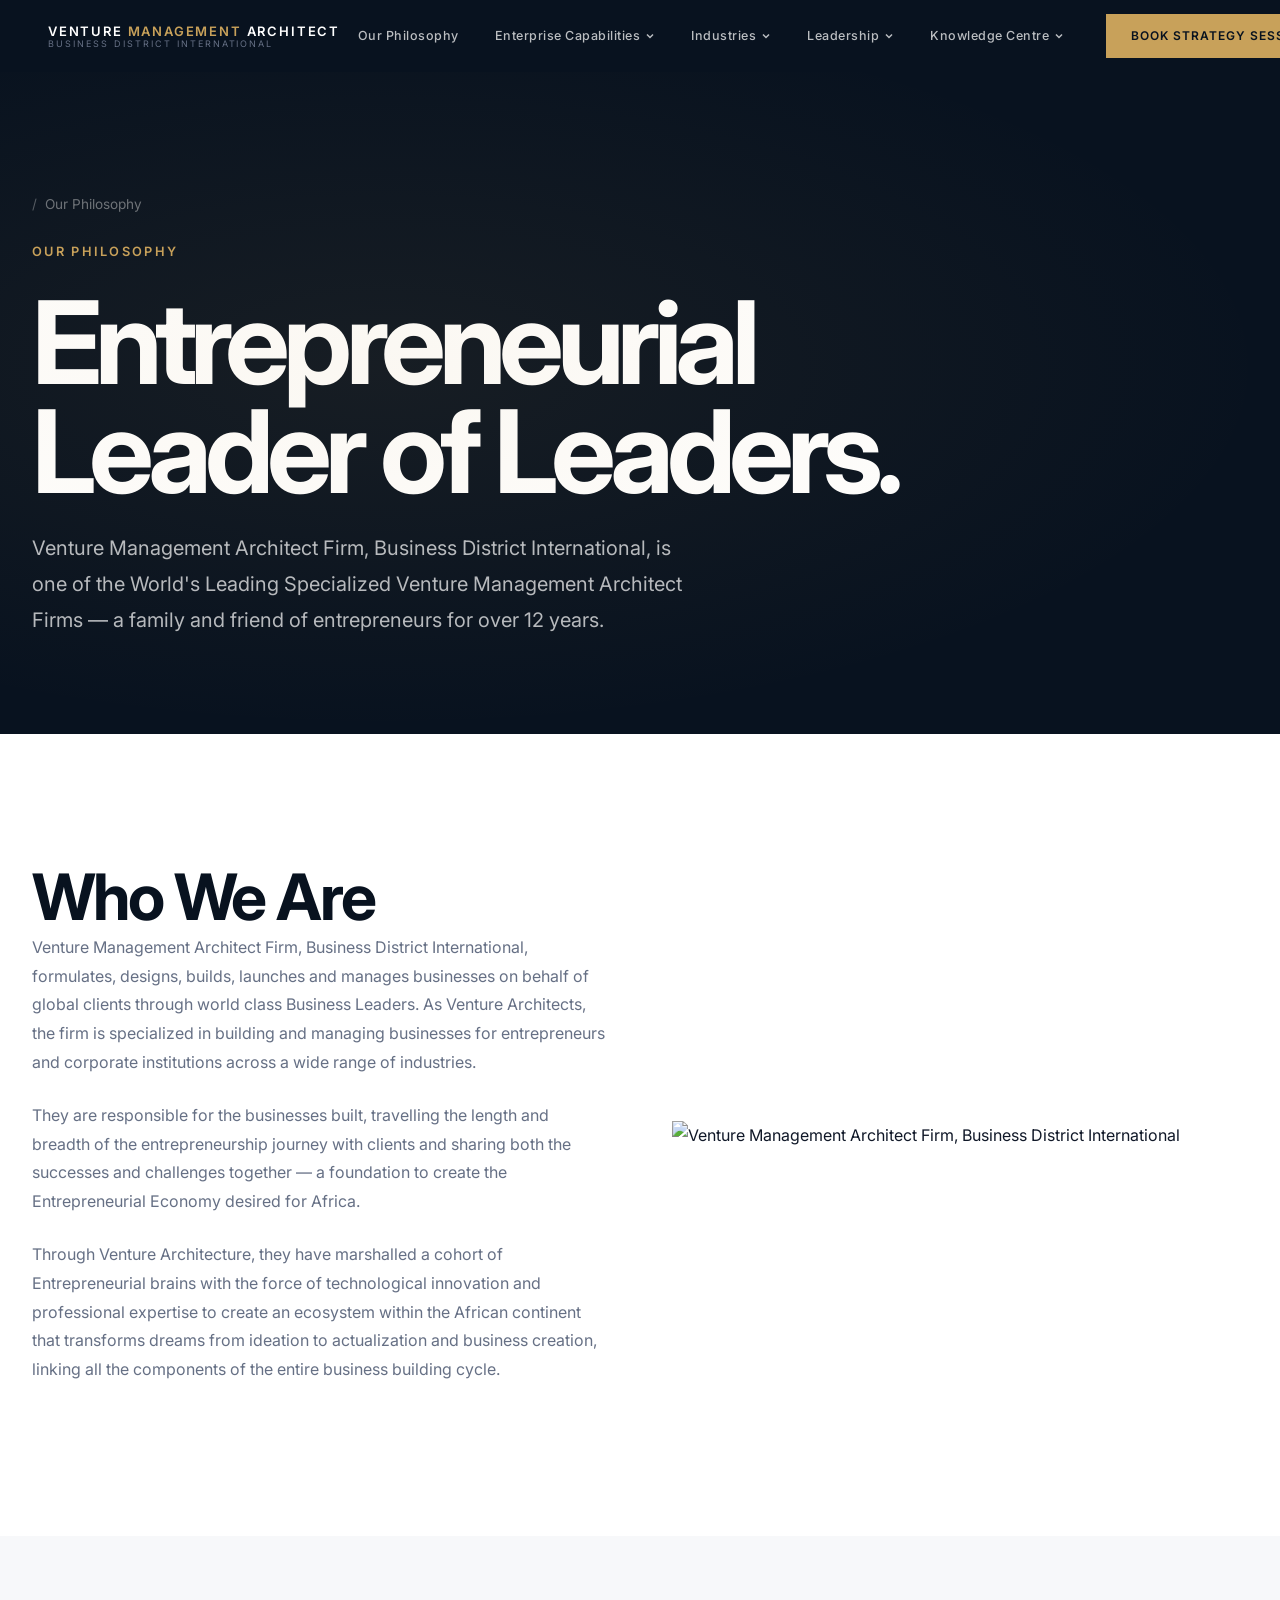
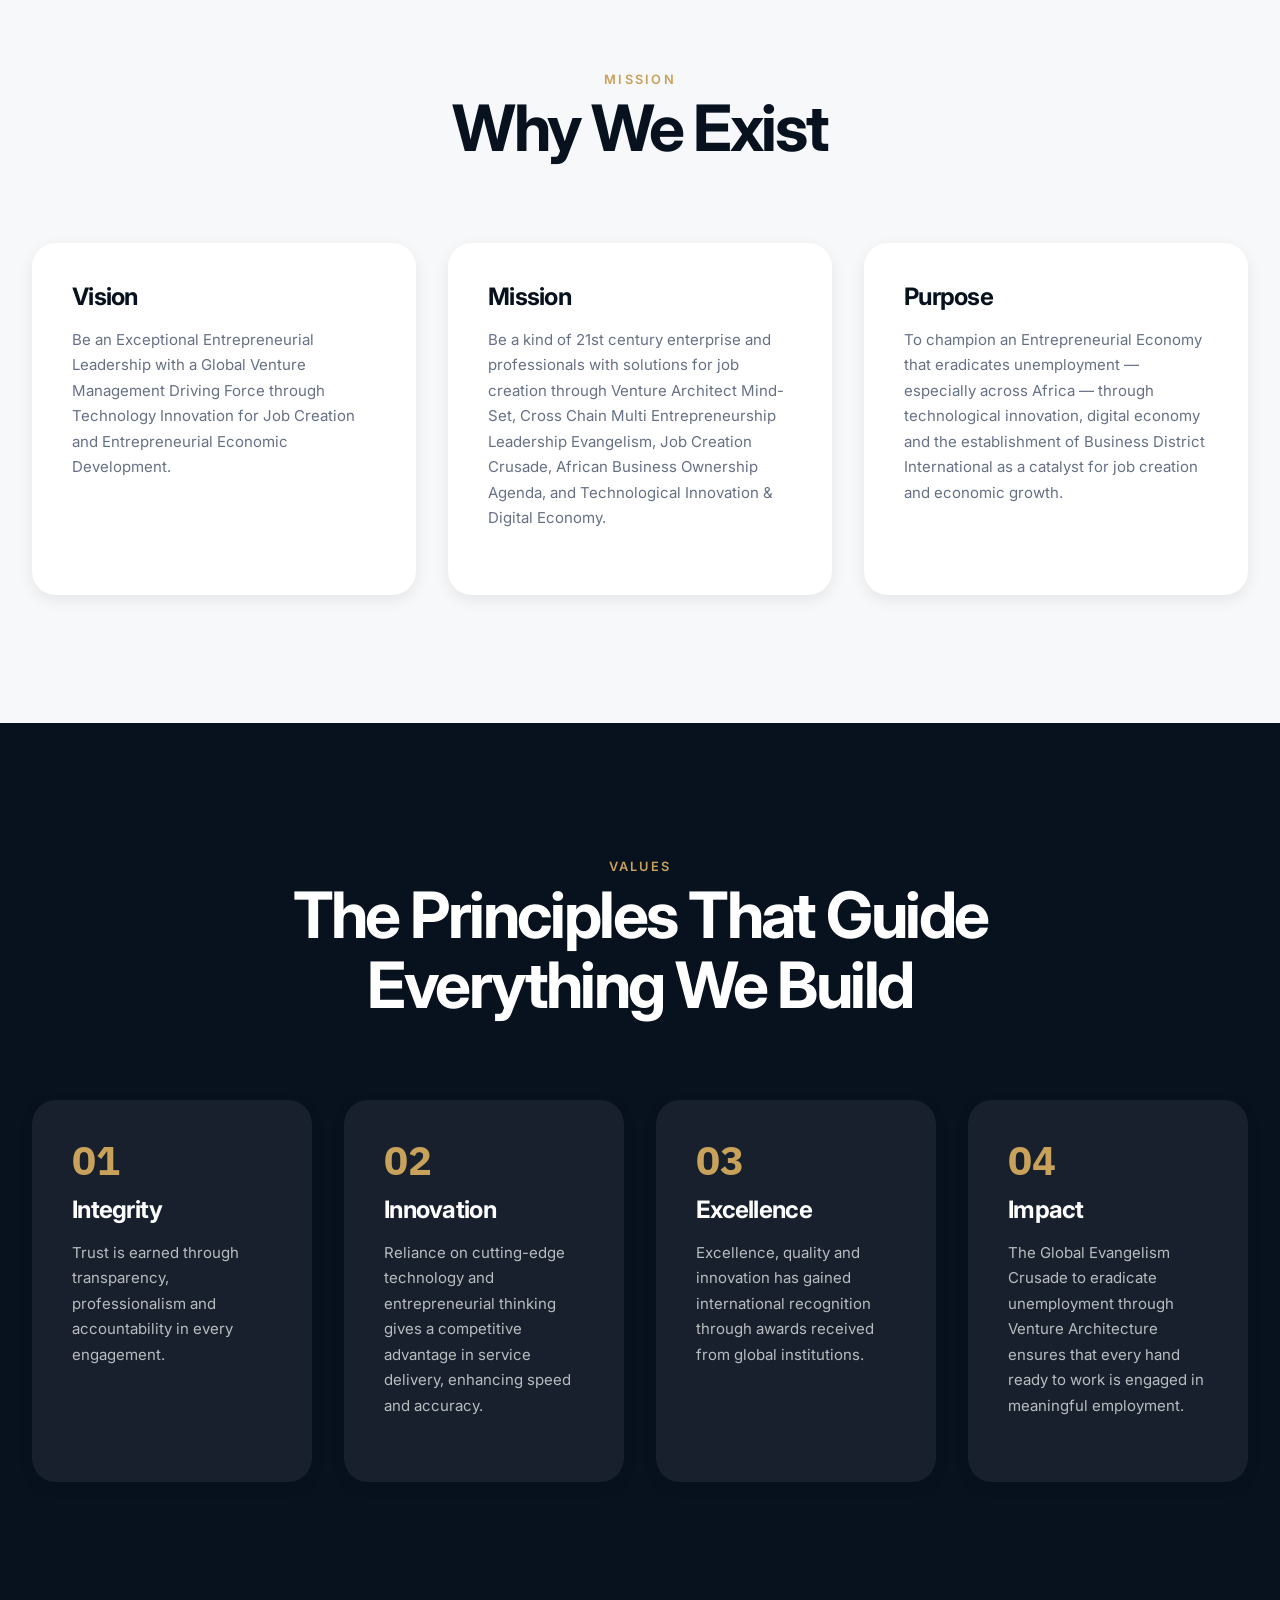
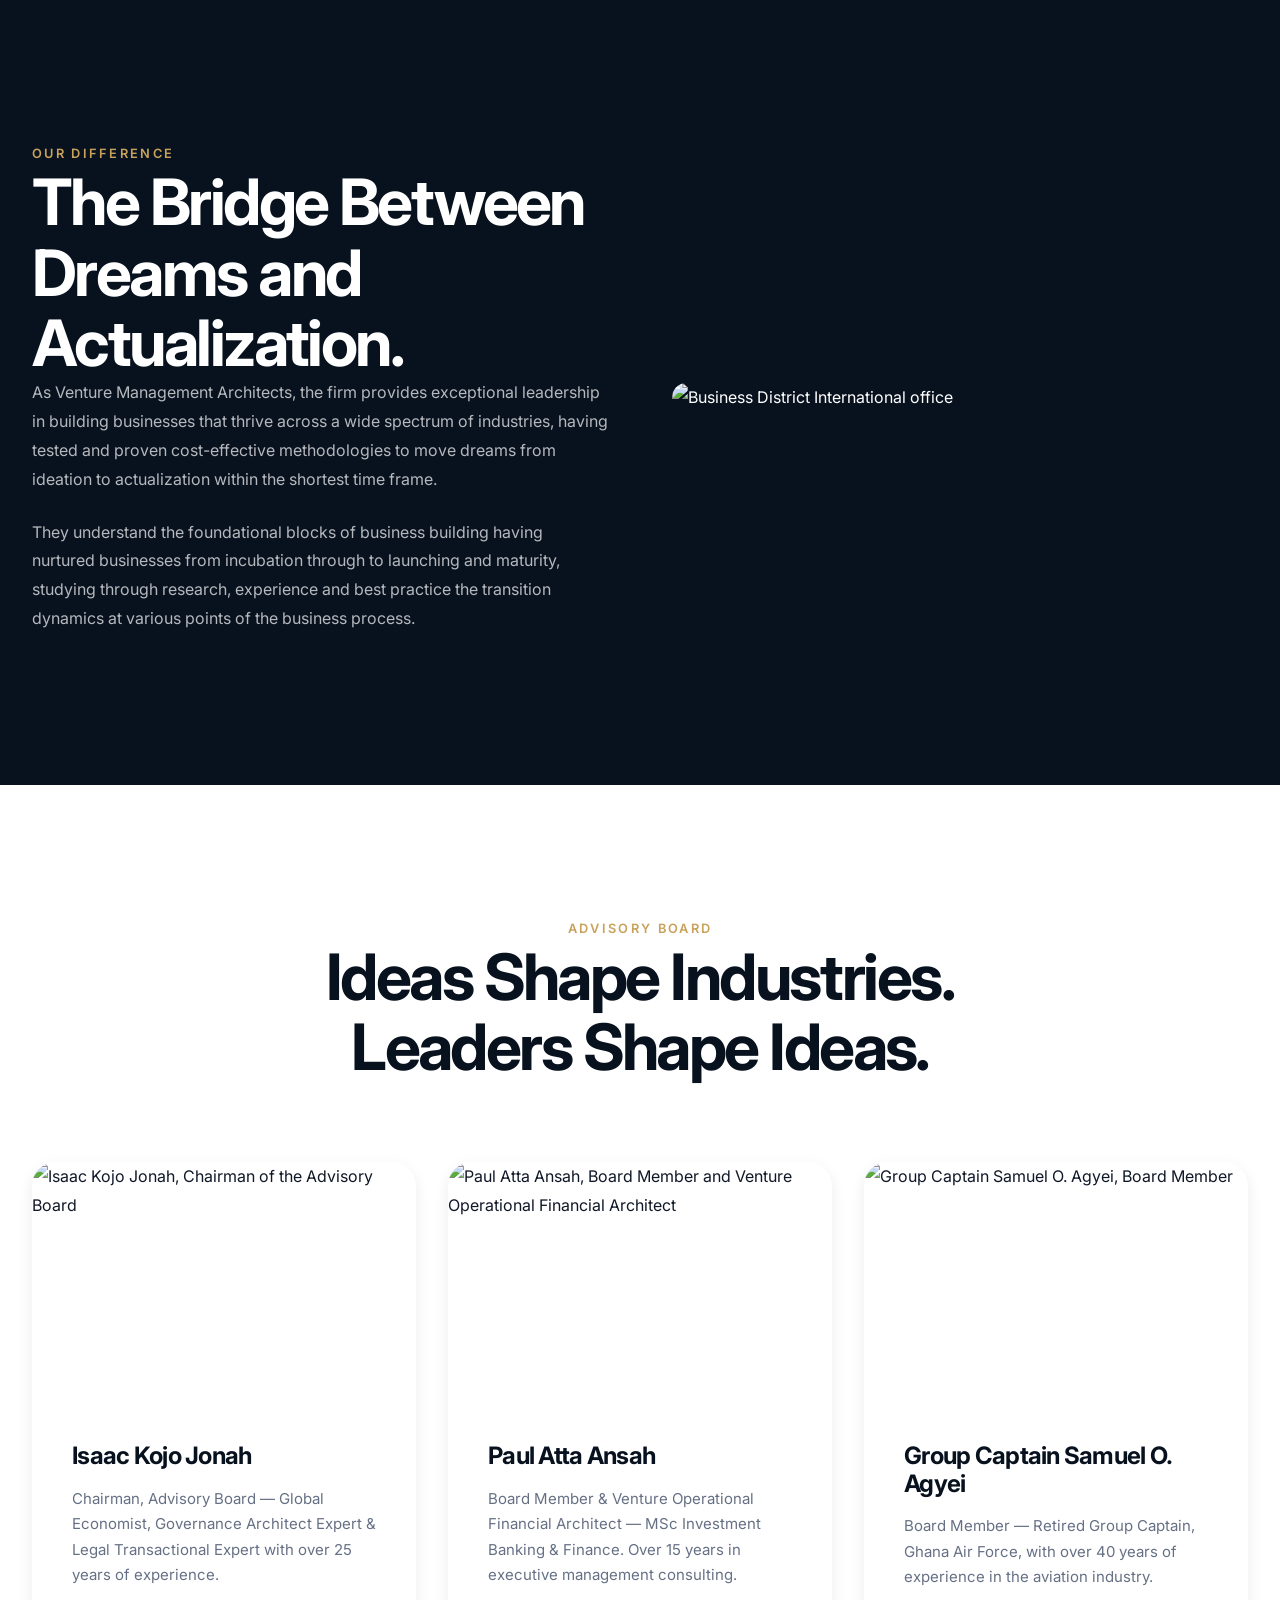
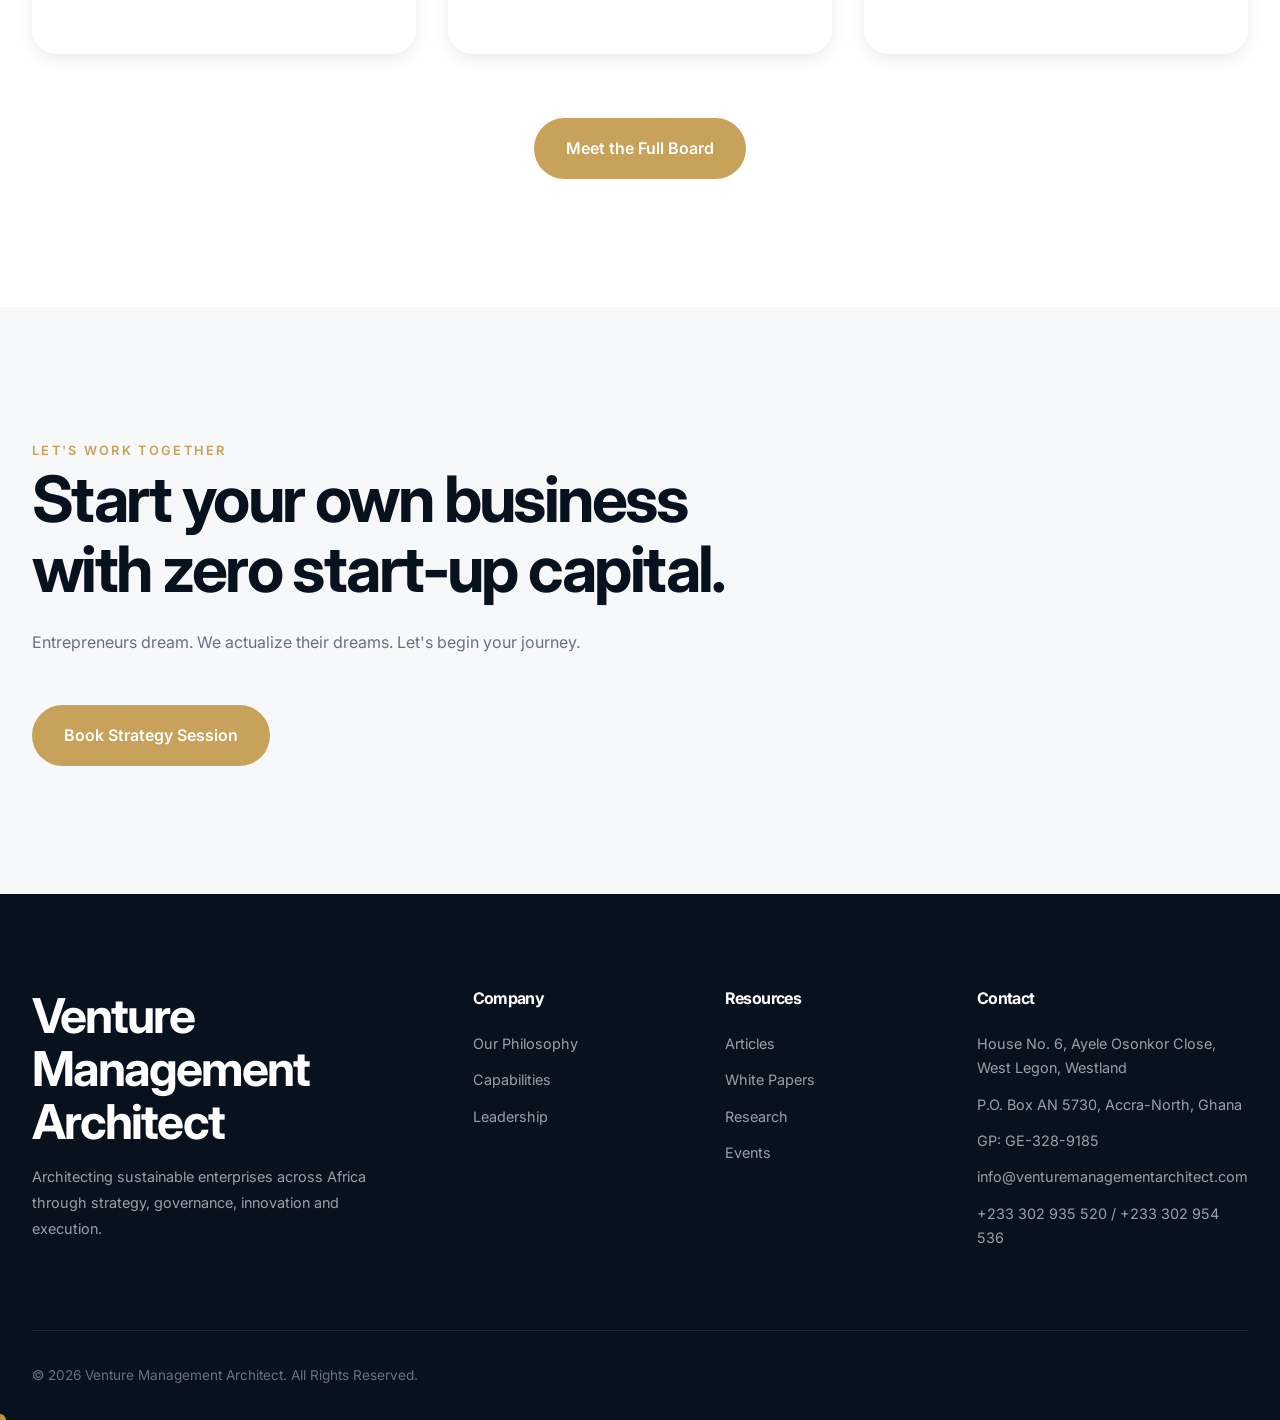
==== commit c9b444d1: "Remove "Transformation Stories" link from navigation across multiple pages" ====
--- a/about.html
+++ b/about.html
@@ -215,7 +215,7 @@
           </div>
         </div>
       </li>
-      <li class="nav__item"><a href="stories.html" class="nav__link">Transformation Stories</a></li>
+      
       <li class="nav__item" data-menu="leadership">
         <button class="nav__trigger" aria-haspopup="true" aria-expanded="false" aria-controls="drop-leadership">Leadership<svg class="nav__chevron" viewBox="0 0 10 10" fill="none" stroke="currentColor" stroke-width="1.5" aria-hidden="true"><path d="M2 3.5L5 6.5L8 3.5"/></svg></button>
         <ul class="nav__dropdown" id="drop-leadership" role="list">
@@ -488,7 +488,7 @@
                     <li><a href="about.html">Our Philosophy</a></li>
                     <li><a href="capabilities.html">Capabilities</a></li>
                     <li><a href="leadership.html">Leadership</a></li>
-                    <li><a href="stories.html">Transformation Stories</a></li>
+                    
                 </ul>
             </div>
             <div>
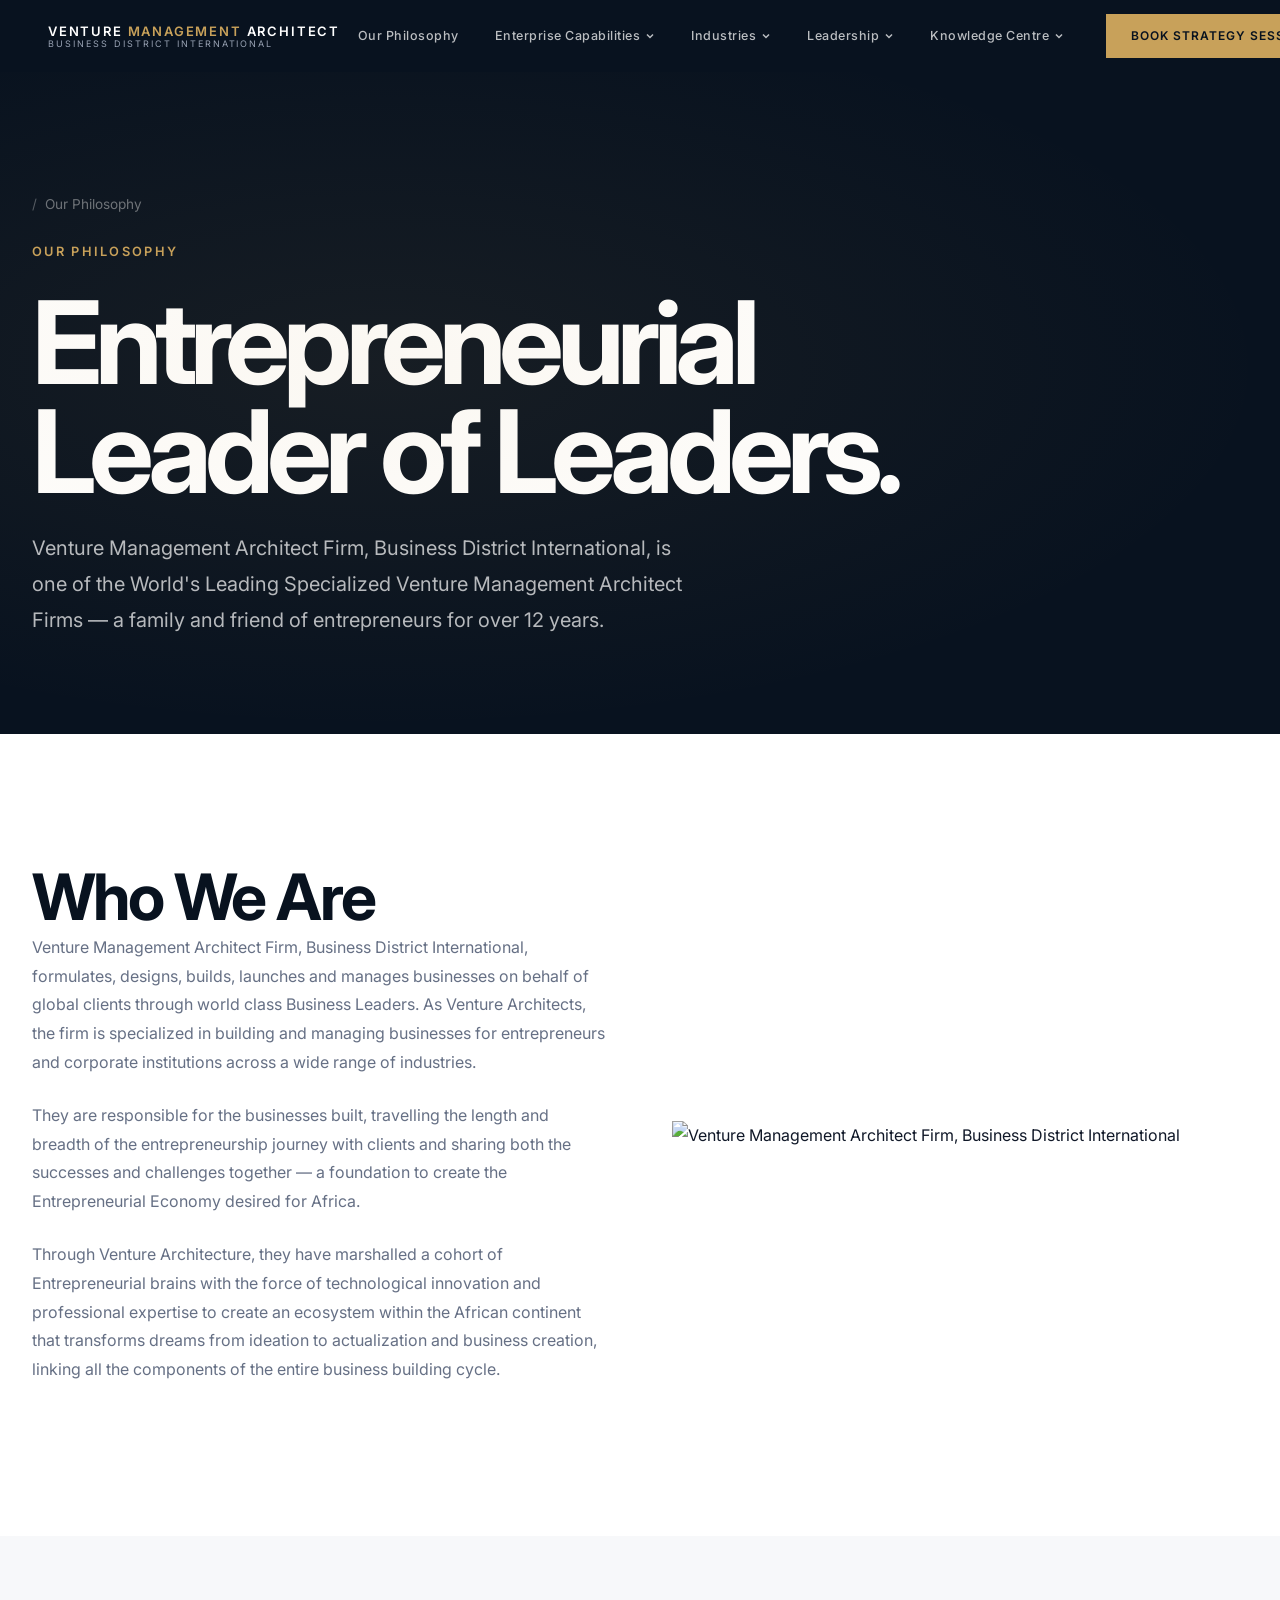
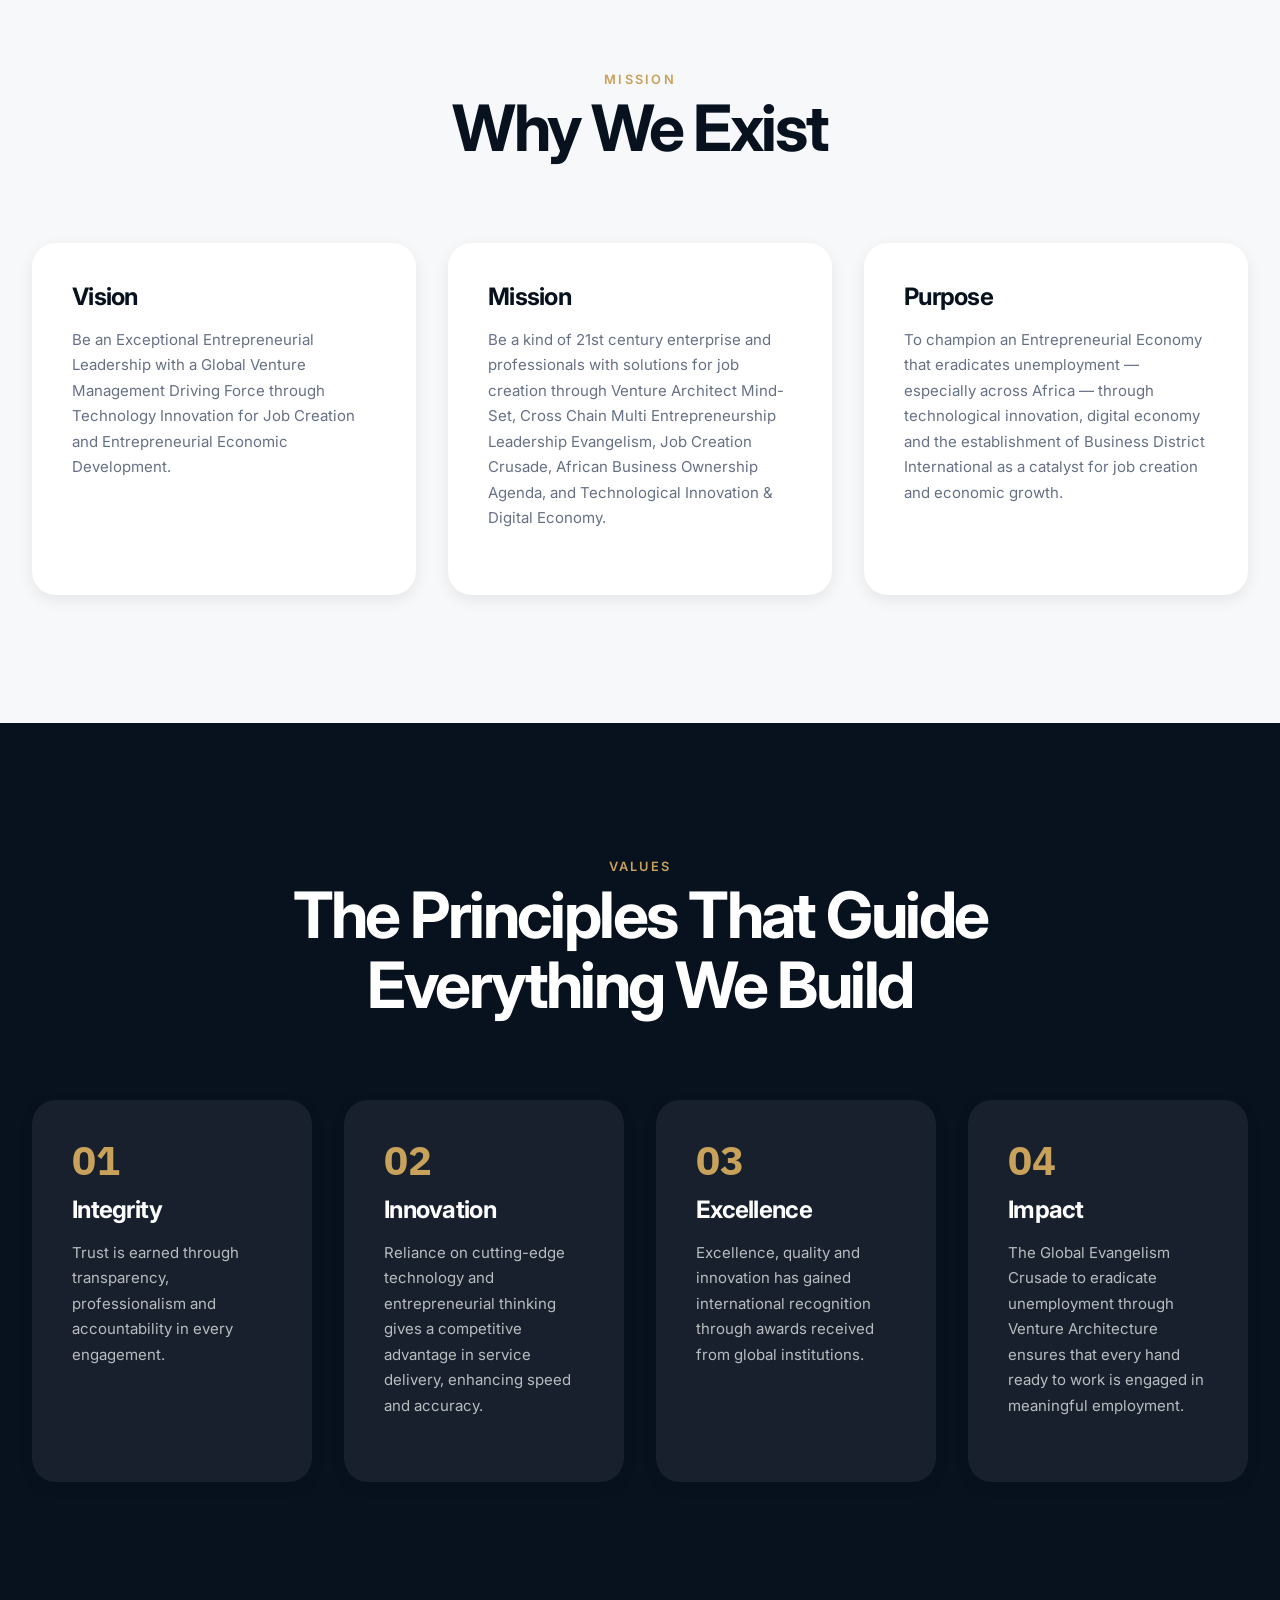
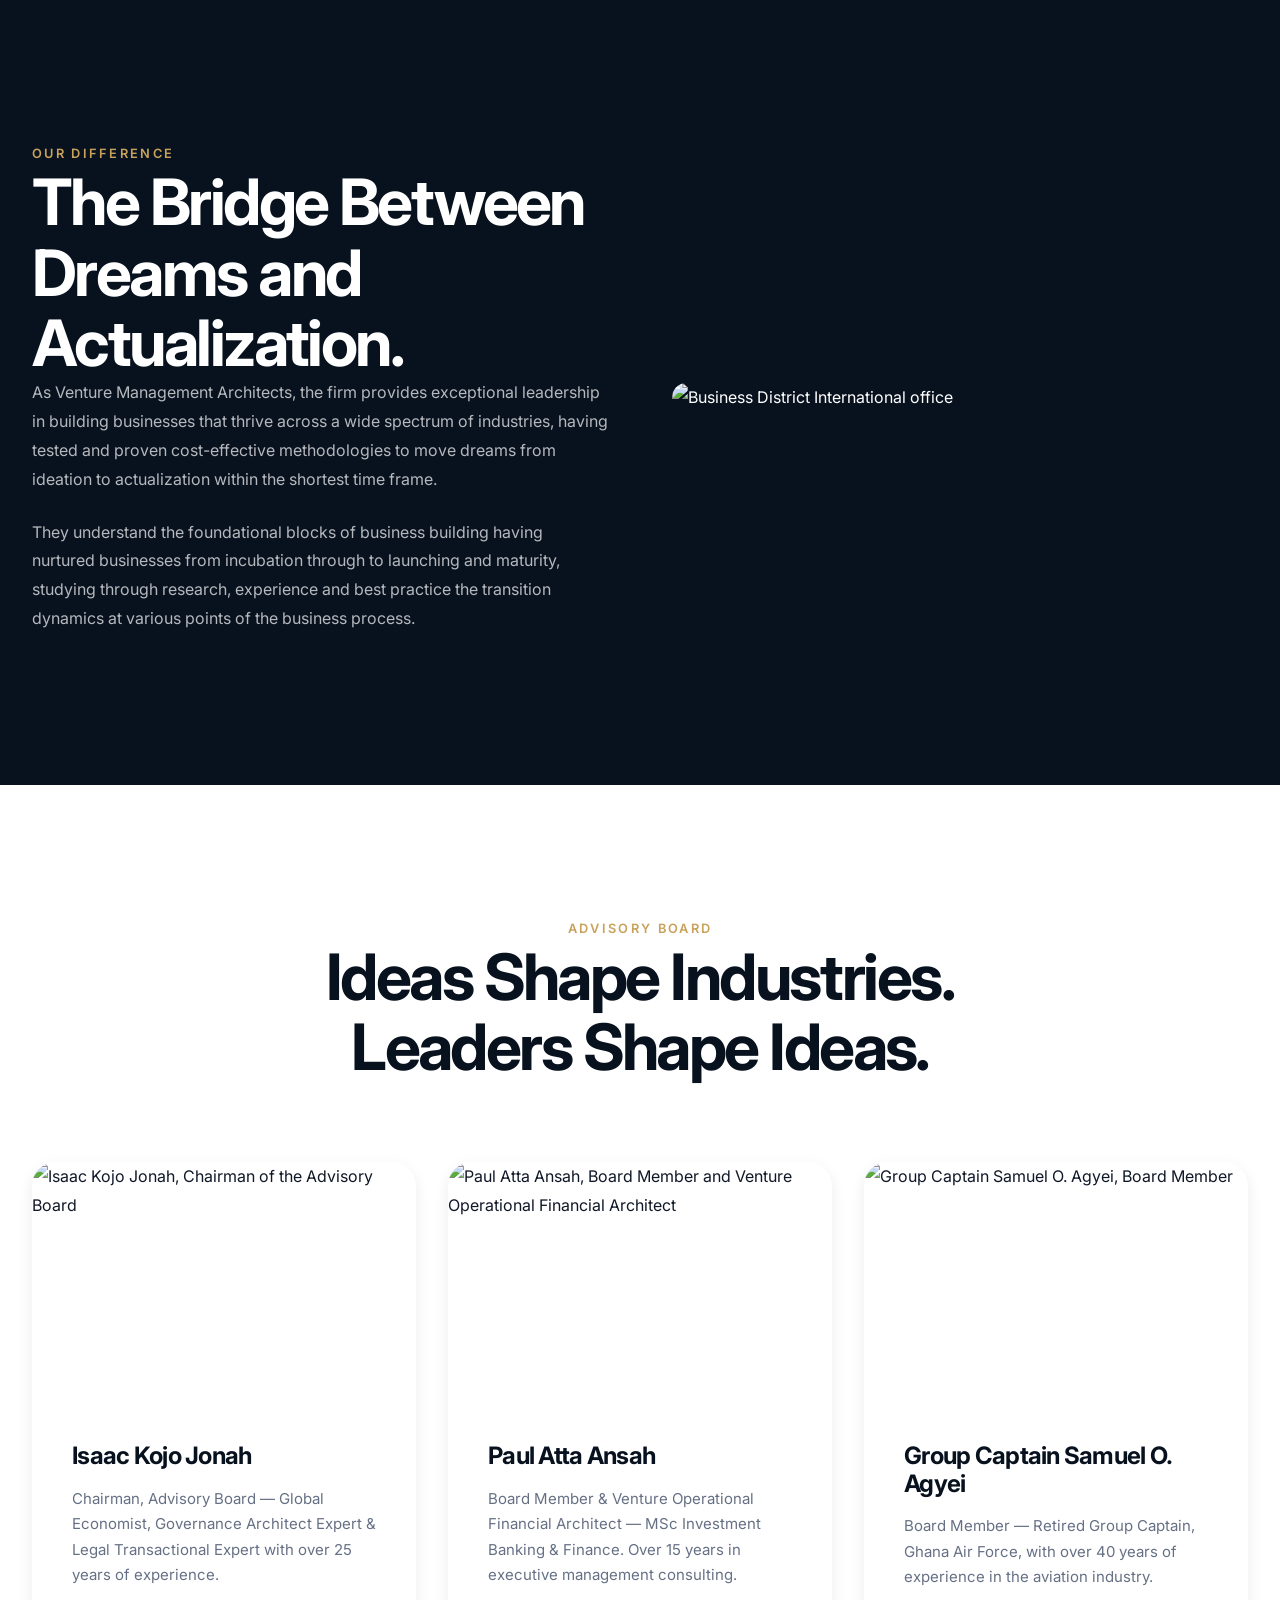
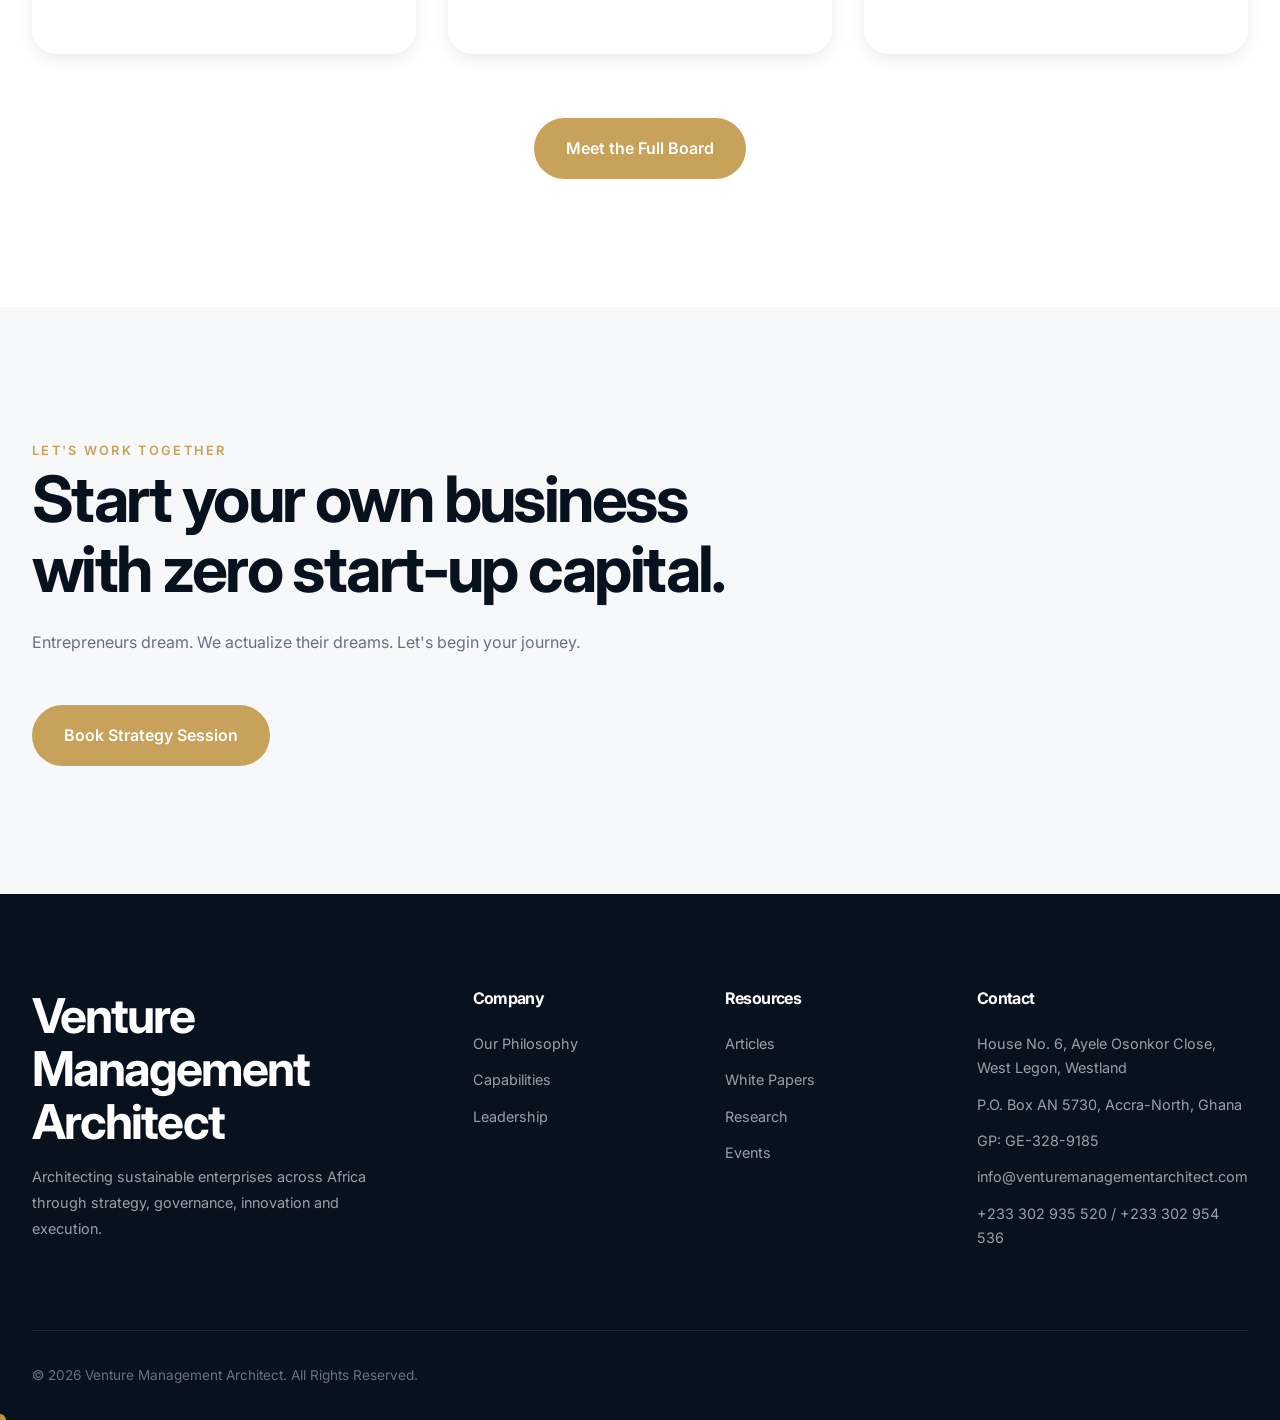
==== commit 4c9bec0a: "Fix z-index issues for navigation overlays and dropdowns across multiple pages" ====
--- a/about.html
+++ b/about.html
@@ -47,77 +47,18 @@
 
 <link rel="stylesheet" href="assets/css/main.css">
 
-<!-- ─── NEW NAV STYLES ──────────────────────────────────────────── -->
+<!-- ═══ INLINE NAV OVERLAY FIX ═══════════════════════════════ -->
 <style>
-  :root{--nav-navy:#08121F;--nav-navy-mid:#0F1722;--nav-gold:#C8A15A;--nav-gold-muted:#9E7D42;--nav-gold-dim:rgba(200,161,90,0.12);--nav-border:rgba(200,161,90,0.18);--nav-border-dark:rgba(255,255,255,0.07);--nav-muted:#667085;--nav-h:72px;--nav-ease:cubic-bezier(0.4,0,0.2,1);--nav-ease-out:cubic-bezier(0,0,0.2,1)}
-  .nav{position:fixed;top:0;left:0;right:0;z-index:1000;height:var(--nav-h);background:var(--nav-navy);display:flex;align-items:center;transition:border-bottom .3s var(--nav-ease),box-shadow .3s var(--nav-ease)}
-  .nav.is-scrolled{border-bottom:1px solid var(--nav-border);box-shadow:0 4px 32px rgba(0,0,0,.35)}
-  .nav__inner{width:100%;max-width:1440px;margin:0 auto;padding:0 48px;display:flex;align-items:center}
-  .nav__logo{flex-shrink:0;display:flex;flex-direction:column;gap:1px;margin-right:auto;text-decoration:none}
-  .nav__logo-wordmark{font-size:13px;font-weight:600;letter-spacing:.14em;text-transform:uppercase;color:#fff;line-height:1}
-  .nav__logo-wordmark span{color:var(--nav-gold)}
-  .nav__logo-sub{font-size:9px;font-weight:400;letter-spacing:.22em;text-transform:uppercase;color:var(--nav-muted);line-height:1}
-  .nav__links{display:flex;align-items:center;list-style:none;margin:0;padding:0}
-  .nav__item{position:relative}
-  .nav__link,.nav__trigger{display:flex;align-items:center;gap:5px;padding:0 18px;height:var(--nav-h);font-size:12.5px;font-weight:500;letter-spacing:.04em;color:rgba(255,255,255,.72);text-decoration:none;white-space:nowrap;background:none;border:none;cursor:pointer;font-family:'Inter',-apple-system,sans-serif;transition:color .2s var(--nav-ease)}
-  .nav__link:hover,.nav__trigger:hover,.nav__item.is-open>.nav__trigger{color:var(--nav-gold)}
-  .nav__chevron{width:10px;height:10px;display:block;flex-shrink:0;transition:transform .25s var(--nav-ease)}
-  .nav__item.is-open>.nav__trigger .nav__chevron{transform:rotate(180deg)}
-  .nav__cta{margin-left:24px;flex-shrink:0;display:inline-flex;align-items:center;padding:10px 24px;font-size:12px;font-weight:600;letter-spacing:.08em;text-transform:uppercase;color:var(--nav-navy);background:var(--nav-gold);border:1px solid var(--nav-gold);text-decoration:none;transition:background .2s var(--nav-ease),color .2s var(--nav-ease)}
-  .nav__cta:hover{background:transparent;color:var(--nav-gold)}
-  .nav__dropdown{position:absolute;top:calc(var(--nav-h) - 1px);left:0;min-width:220px;background:var(--nav-navy-mid);border:1px solid var(--nav-border-dark);border-top:2px solid var(--nav-gold);padding:8px 0;list-style:none;margin:0;opacity:0;pointer-events:none;transform:translateY(8px);transition:opacity .22s var(--nav-ease-out),transform .22s var(--nav-ease-out)}
-  .nav__item.is-open>.nav__dropdown{opacity:1;pointer-events:auto;transform:translateY(0)}
-  .nav__dropdown-link{display:flex;align-items:center;padding:10px 20px;font-size:12.5px;font-weight:400;color:rgba(255,255,255,.68);text-decoration:none;gap:10px;transition:color .15s,background .15s}
-  .nav__dropdown-link:hover{color:var(--nav-gold);background:var(--nav-gold-dim)}
-  .nav__dropdown-dot{width:3px;height:3px;border-radius:50%;background:var(--nav-gold-muted);flex-shrink:0}
-  .nav__mega{position:fixed;top:var(--nav-h);left:0;right:0;background:var(--nav-navy-mid);border-top:1px solid var(--nav-border);border-bottom:1px solid var(--nav-border-dark);box-shadow:0 24px 64px rgba(0,0,0,.45);z-index:999;opacity:0;pointer-events:none;transform:translateY(-6px);transition:opacity .25s var(--nav-ease-out),transform .25s var(--nav-ease-out)}
-  .nav__item.is-open>.nav__mega{opacity:1;pointer-events:auto;transform:translateY(0)}
-  .nav__mega-inner{max-width:1440px;margin:0 auto;padding:48px 48px 56px;display:grid;grid-template-columns:220px 1fr;gap:0 64px}
-  .nav__mega-label{padding-top:4px}
-  .nav__mega-eyebrow{font-size:9px;font-weight:600;letter-spacing:.22em;text-transform:uppercase;color:var(--nav-gold);margin-bottom:12px}
-  .nav__mega-heading{font-size:22px;font-weight:300;line-height:1.3;letter-spacing:-.01em;color:#fff;margin-bottom:16px}
-  .nav__mega-desc{font-size:12px;line-height:1.75;color:rgba(255,255,255,.45);margin-bottom:28px}
-  .nav__mega-all{display:inline-flex;align-items:center;gap:7px;font-size:11.5px;font-weight:600;letter-spacing:.07em;text-transform:uppercase;color:var(--nav-gold);text-decoration:none;transition:gap .2s var(--nav-ease)}
-  .nav__mega-all:hover{gap:11px}
-  .nav__mega-all svg{width:12px;height:12px}
-  .nav__mega-grid{display:grid;gap:0 32px;align-content:start}
-  .nav__mega-grid--caps{grid-template-columns:repeat(2,1fr)}
-  .nav__mega-grid--ind{grid-template-columns:repeat(3,1fr)}
-  .nav__mega-pillar{padding:24px 0;border-top:1px solid var(--nav-border-dark)}
-  .nav__mega-pillar-title{font-size:9px;font-weight:600;letter-spacing:.18em;text-transform:uppercase;color:var(--nav-gold-muted);margin-bottom:12px}
-  .nav__mega-pillar-items{display:flex;flex-direction:column;gap:2px;list-style:none;margin:0;padding:0}
-  .nav__mega-item{display:flex;align-items:flex-start;gap:10px;padding:7px 10px 7px 0;text-decoration:none}
-  .nav__mega-item:hover .nav__mega-item-name{color:var(--nav-gold)}
-  .nav__mega-item-icon{width:30px;height:30px;background:var(--nav-gold-dim);border:1px solid var(--nav-border);display:flex;align-items:center;justify-content:center;flex-shrink:0;margin-top:1px}
-  .nav__mega-item-icon svg{width:14px;height:14px;stroke:var(--nav-gold);fill:none;stroke-width:1.5;stroke-linecap:round;stroke-linejoin:round}
-  .nav__mega-item-name{font-size:12.5px;font-weight:500;color:rgba(255,255,255,.82);line-height:1.3;transition:color .15s;display:block}
-  .nav__mega-item-hint{font-size:11px;color:rgba(255,255,255,.35);line-height:1.4;margin-top:2px;display:block}
-  .nav__mega-ind-item{display:flex;align-items:center;gap:8px;padding:6px 0;font-size:12px;color:rgba(255,255,255,.6);text-decoration:none;transition:color .15s}
-  .nav__mega-ind-item:hover{color:var(--nav-gold)}
-  .nav__mega-ind-item::before{content:'';display:block;width:16px;height:1px;background:var(--nav-gold-muted);flex-shrink:0;transition:width .2s var(--nav-ease)}
-  .nav__mega-ind-item:hover::before{width:22px}
-  .nav__hamburger{display:none;flex-direction:column;justify-content:center;gap:5px;width:36px;height:36px;margin-left:16px;background:none;border:none;cursor:pointer}
-  .nav__hamburger-bar{display:block;width:22px;height:1.5px;background:#fff;transition:transform .25s var(--nav-ease),opacity .25s}
-  .nav__hamburger.is-open .nav__hamburger-bar:nth-child(1){transform:translateY(6.5px) rotate(45deg)}
-  .nav__hamburger.is-open .nav__hamburger-bar:nth-child(2){opacity:0}
-  .nav__hamburger.is-open .nav__hamburger-bar:nth-child(3){transform:translateY(-6.5px) rotate(-45deg)}
-  .nav__mobile{display:none;position:fixed;inset:var(--nav-h) 0 0 0;background:var(--nav-navy);z-index:998;overflow-y:auto;padding:24px 24px 48px;transform:translateX(100%);transition:transform .32s var(--nav-ease)}
-  .nav__mobile.is-open{transform:translateX(0)}
-  .nav__mobile-link{display:block;padding:14px 0;font-size:14px;font-weight:500;color:rgba(255,255,255,.75);border-bottom:1px solid var(--nav-border-dark);letter-spacing:.02em;text-decoration:none}
-  .nav__mobile-link:hover{color:var(--nav-gold)}
-  .nav__mobile-group{border-bottom:1px solid var(--nav-border-dark)}
-  .nav__mobile-toggle{display:flex;align-items:center;justify-content:space-between;width:100%;padding:14px 0;font-size:14px;font-weight:500;color:rgba(255,255,255,.75);letter-spacing:.02em;background:none;border:none;cursor:pointer;font-family:'Inter',-apple-system,sans-serif}
-  .nav__mobile-toggle svg{width:14px;height:14px;stroke:var(--nav-muted);flex-shrink:0;transition:transform .2s}
-  .nav__mobile-group.is-open .nav__mobile-toggle svg{transform:rotate(180deg)}
-  .nav__mobile-sub{overflow:hidden;max-height:0;transition:max-height .3s var(--nav-ease-out)}
-  .nav__mobile-group.is-open .nav__mobile-sub{max-height:600px}
-  .nav__mobile-sub-section{padding:10px 0 10px 12px;border-left:1px solid var(--nav-border);margin:4px 0 12px}
-  .nav__mobile-sub-title{font-size:9px;font-weight:600;letter-spacing:.18em;text-transform:uppercase;color:var(--nav-gold-muted);margin-bottom:8px}
-  .nav__mobile-sub-link{display:block;padding:5px 0;font-size:12.5px;color:rgba(255,255,255,.55);text-decoration:none;transition:color .15s}
-  .nav__mobile-sub-link:hover{color:var(--nav-gold)}
-  .nav__mobile-cta{display:block;margin-top:28px;padding:14px 24px;text-align:center;font-size:12px;font-weight:600;letter-spacing:.08em;text-transform:uppercase;background:var(--nav-gold);color:var(--nav-navy);text-decoration:none}
-  @media(max-width:1100px){.nav__links,.nav__cta{display:none}.nav__hamburger,.nav__mobile{display:flex}.nav__mobile{display:block}.nav__inner{padding:0 24px}}
-  @media(max-width:768px){.nav__mega-inner{grid-template-columns:1fr}}
+  .nav { z-index: 1000 !important; }
+  .nav__dropdown { z-index: 1001 !important; }
+  .nav__mega { z-index: 1001 !important; }
+  .nav__item.is-open > .nav__dropdown,
+  .nav__item.is-open > .nav__mega {
+    opacity: 1 !important;
+    pointer-events: auto !important;
+    transform: translateY(0) !important;
+    visibility: visible !important;
+  }
 </style>
 </head>
 
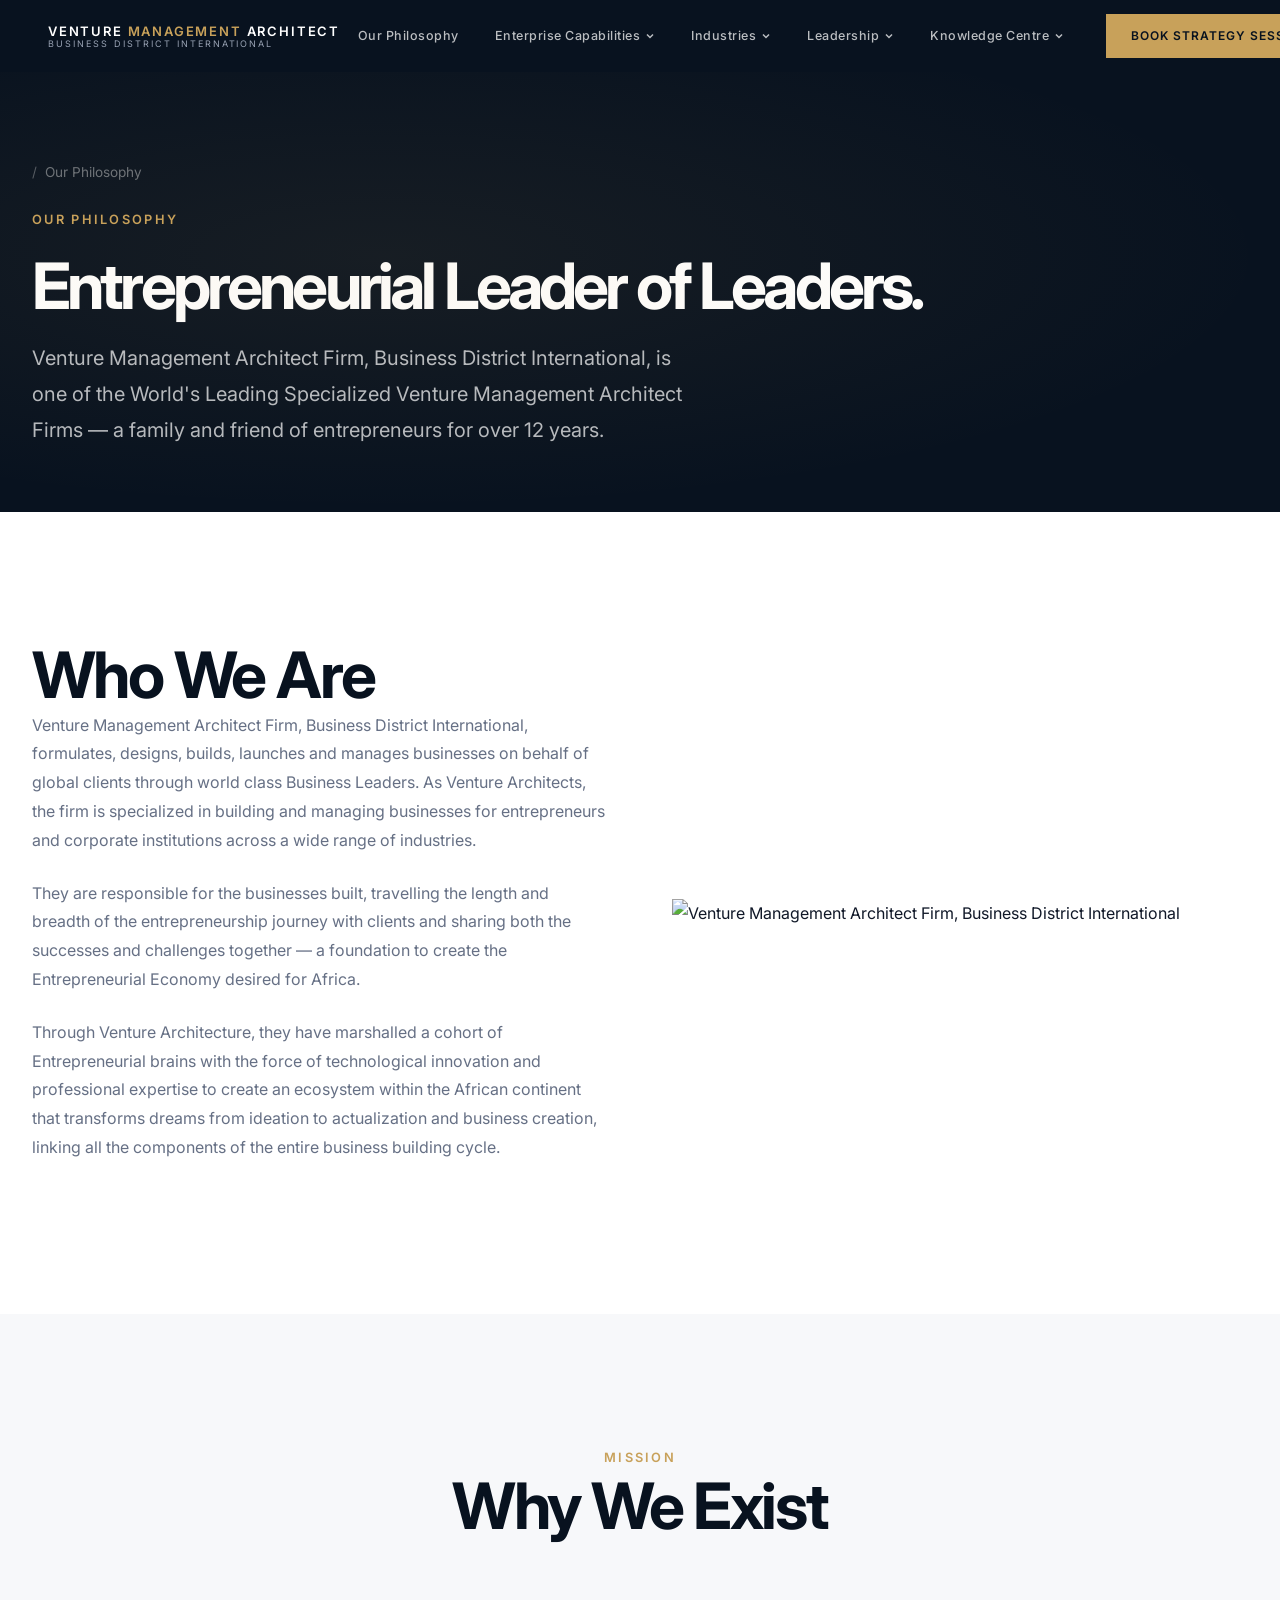
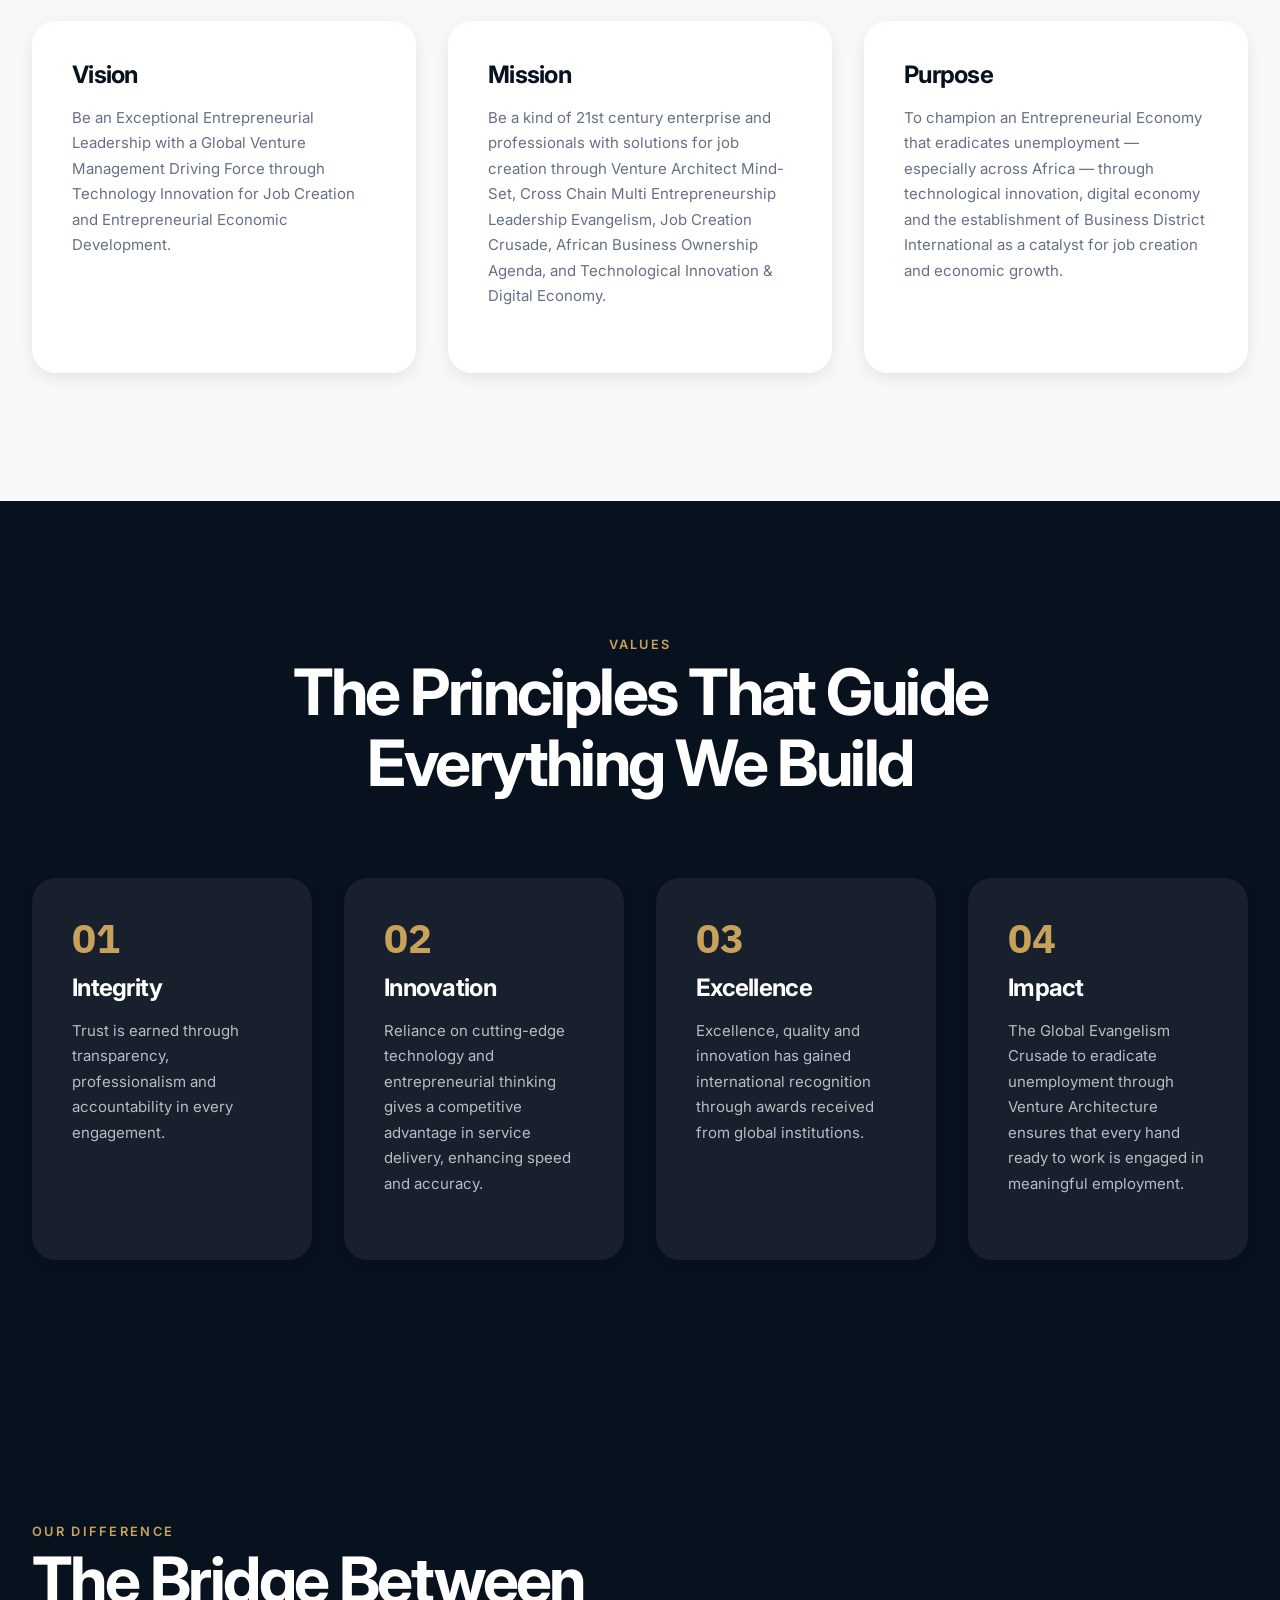
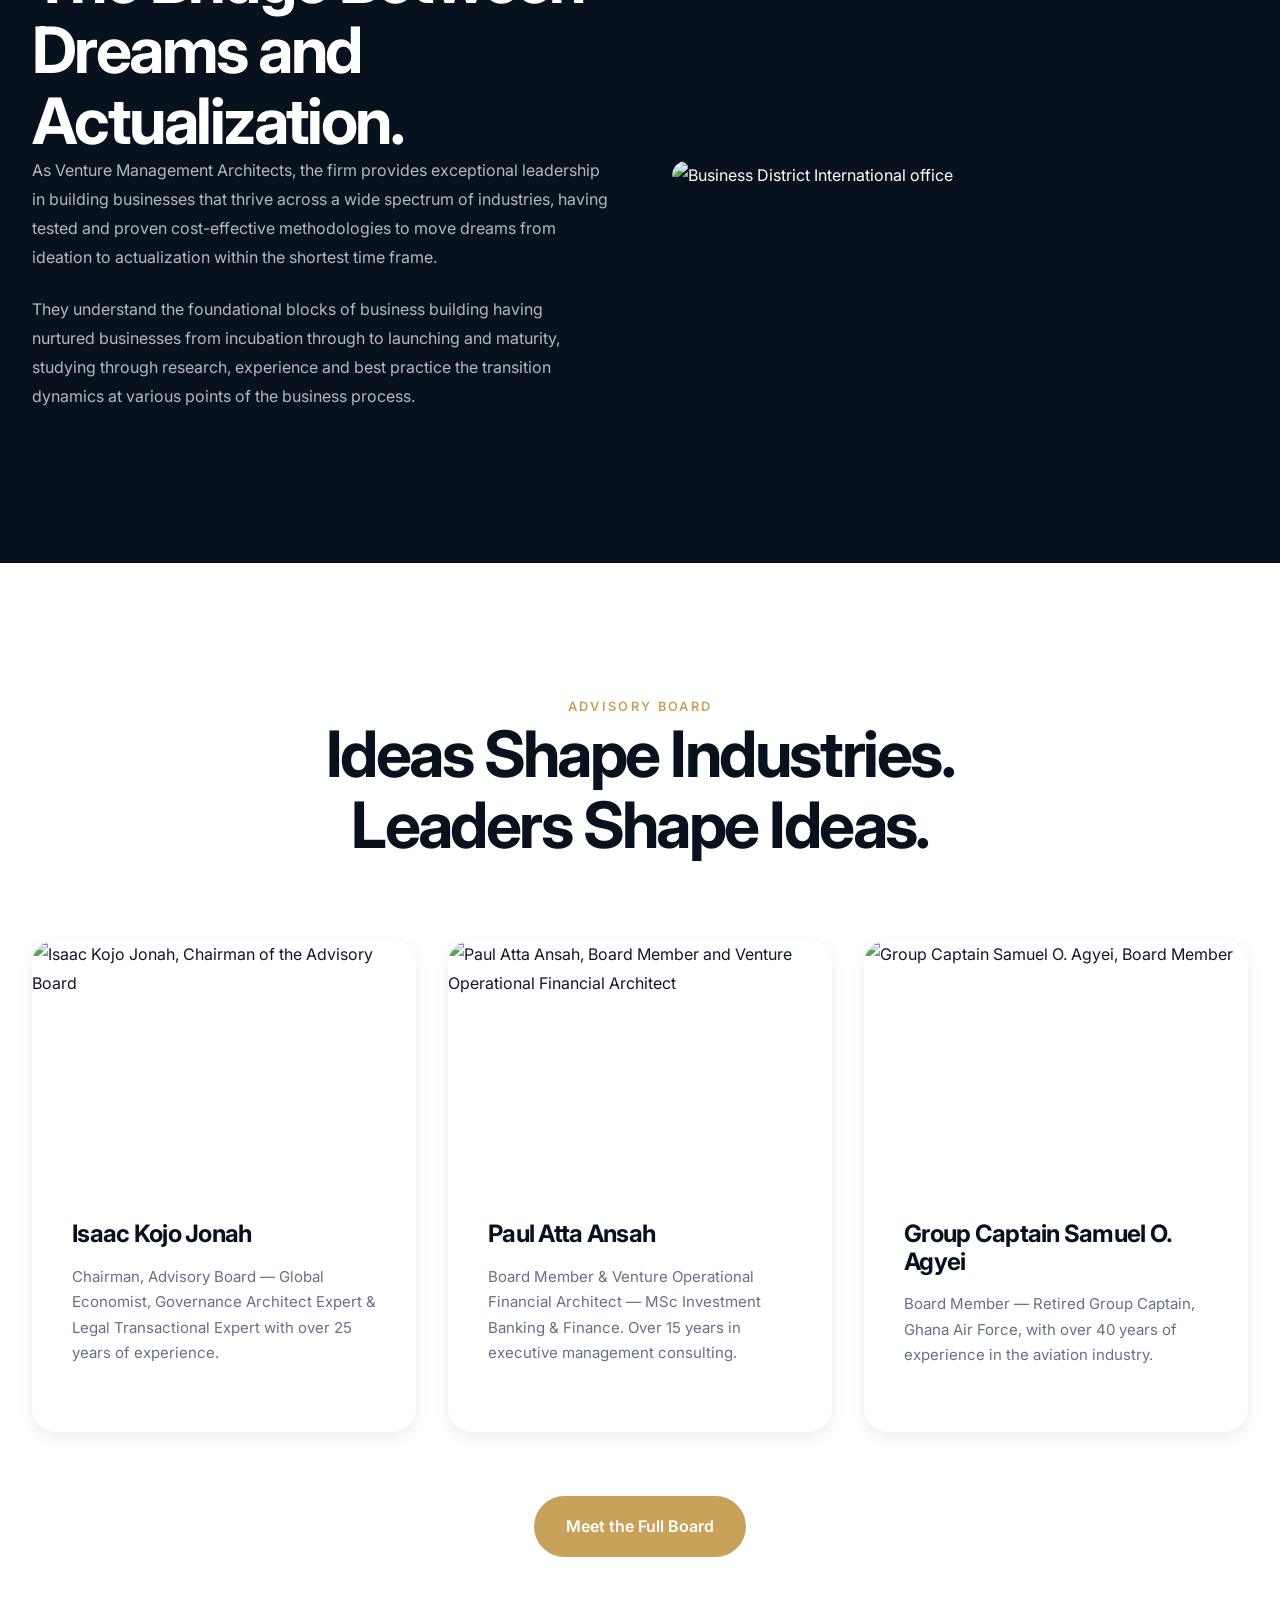
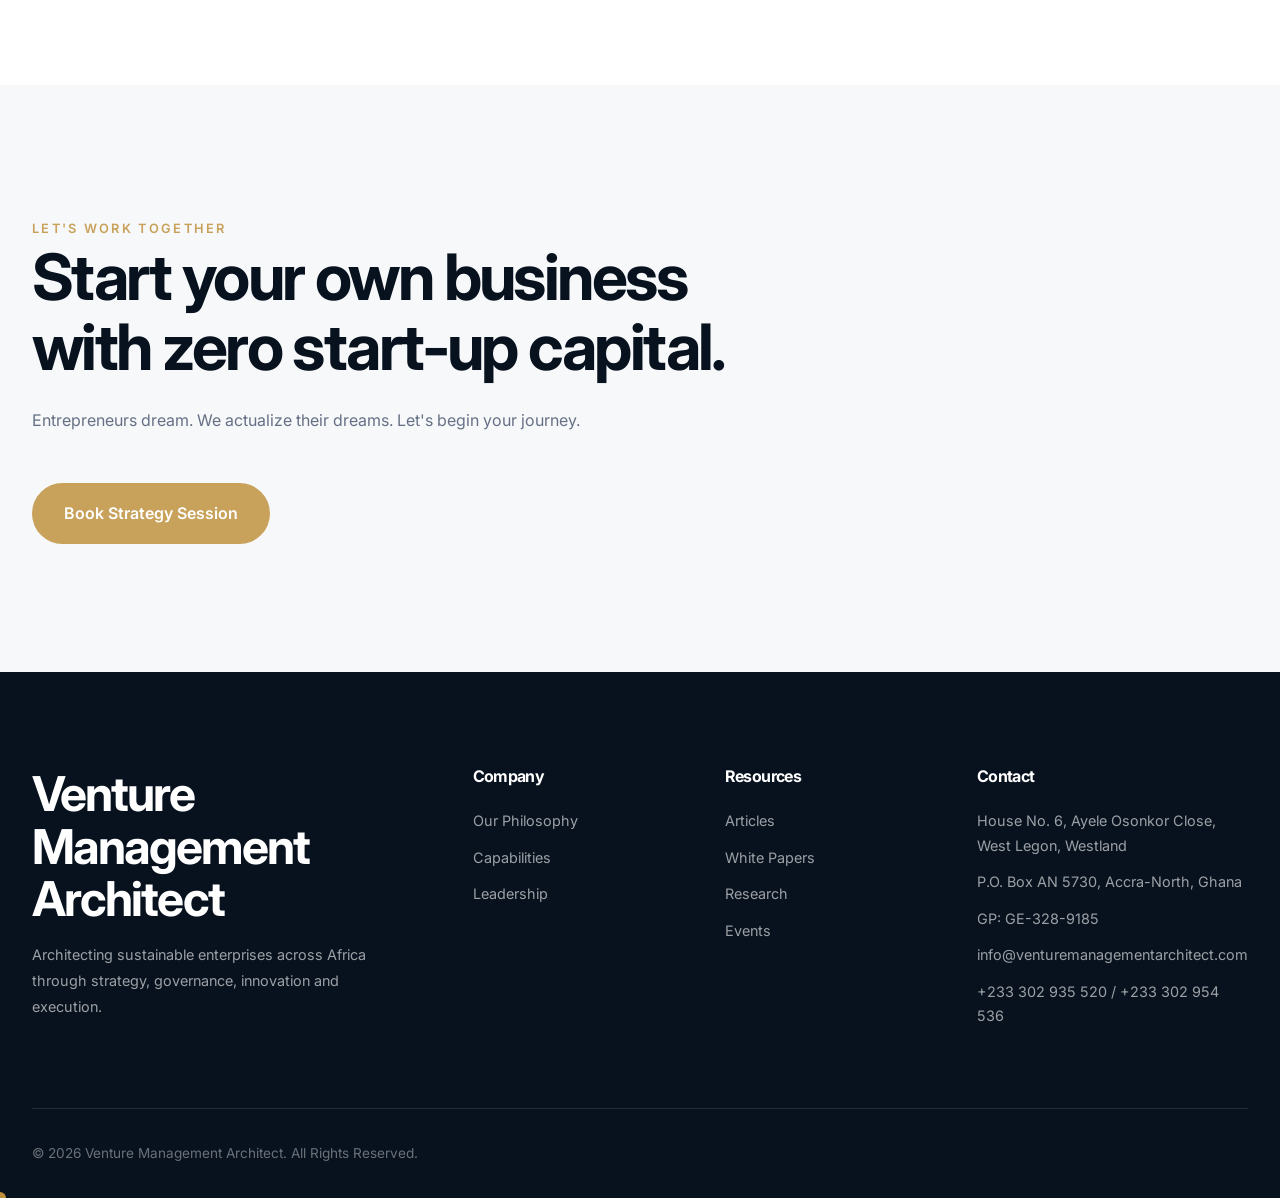
==== commit 0352ff57: "Refactor page-hero sections for consistent styling across multiple pages" ====
--- a/about.html
+++ b/about.html
@@ -251,7 +251,7 @@
   <a href="contact.html" class="nav__mobile-cta">Book Strategy Session</a>
 </div>
 
-<section class="page-hero">
+<section class="page-hero page-hero--sm">
     <div class="container">
         <div class="breadcrumbs">
             
